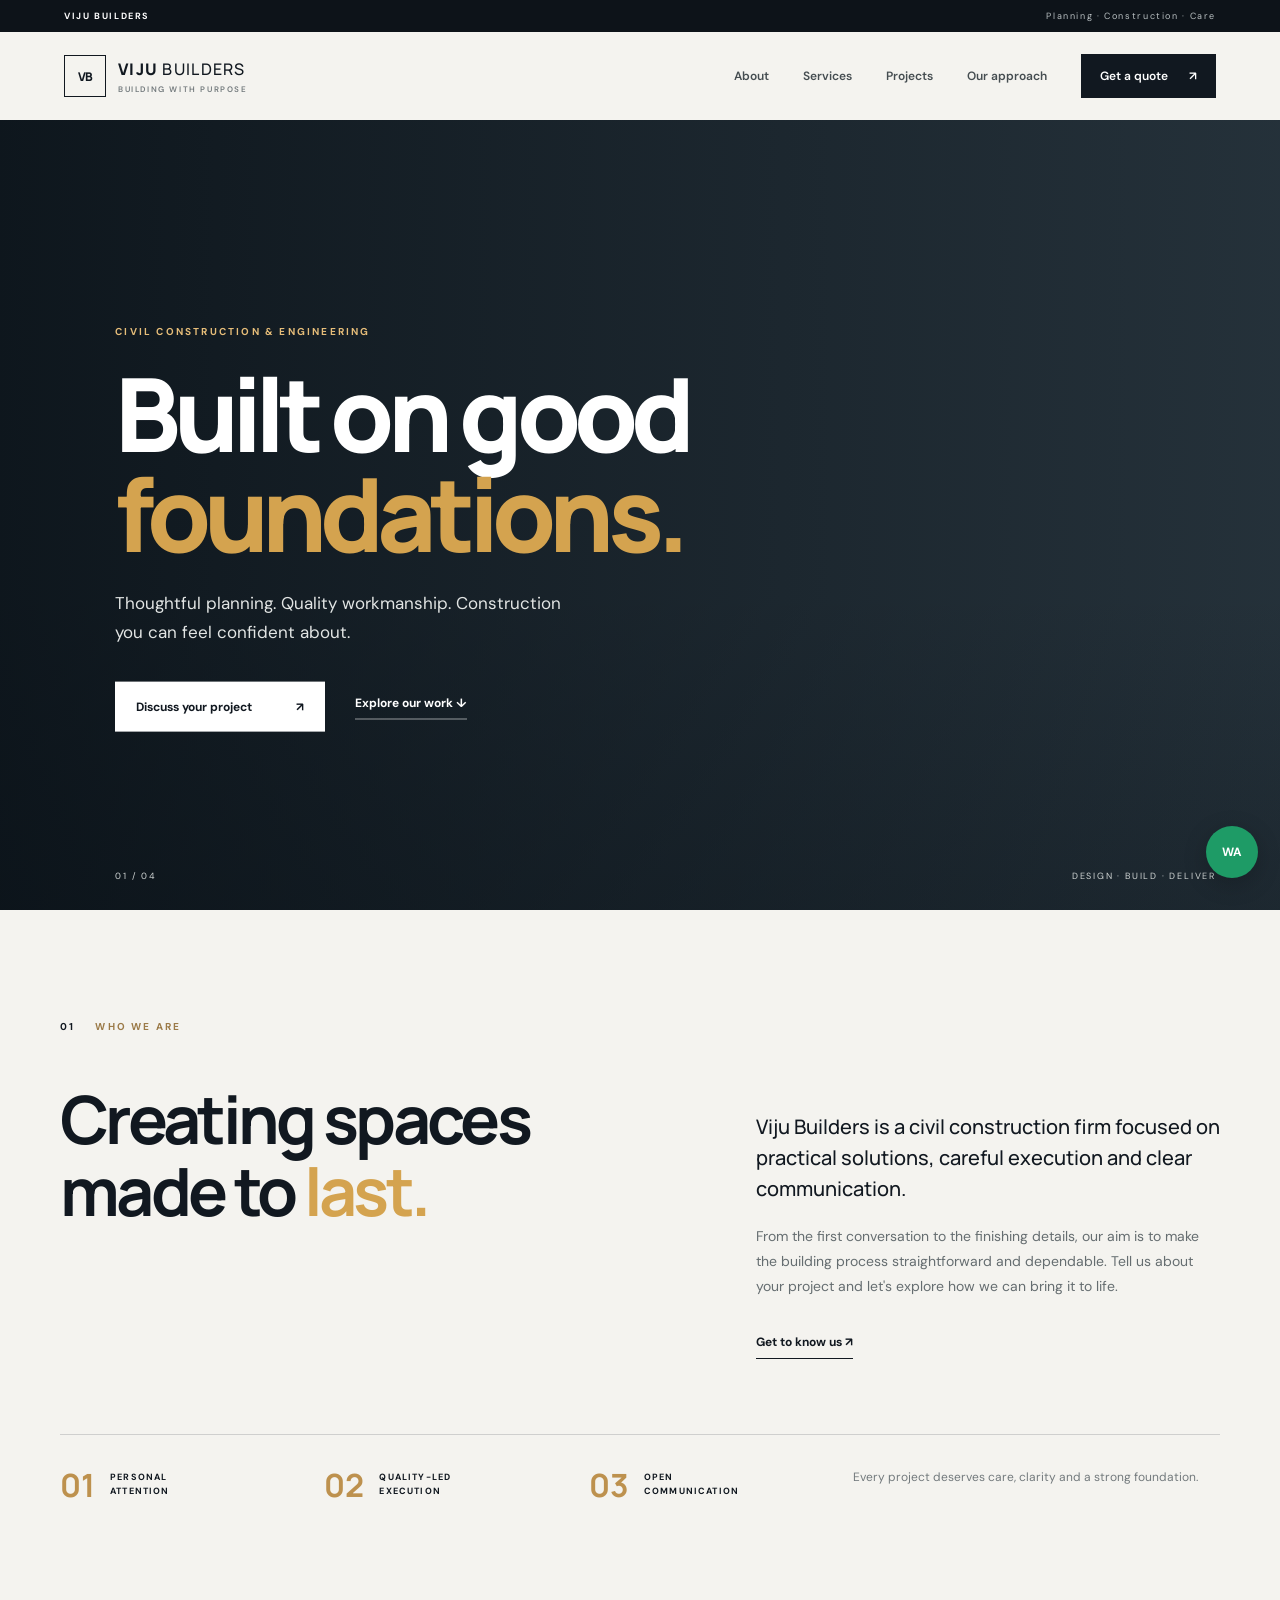
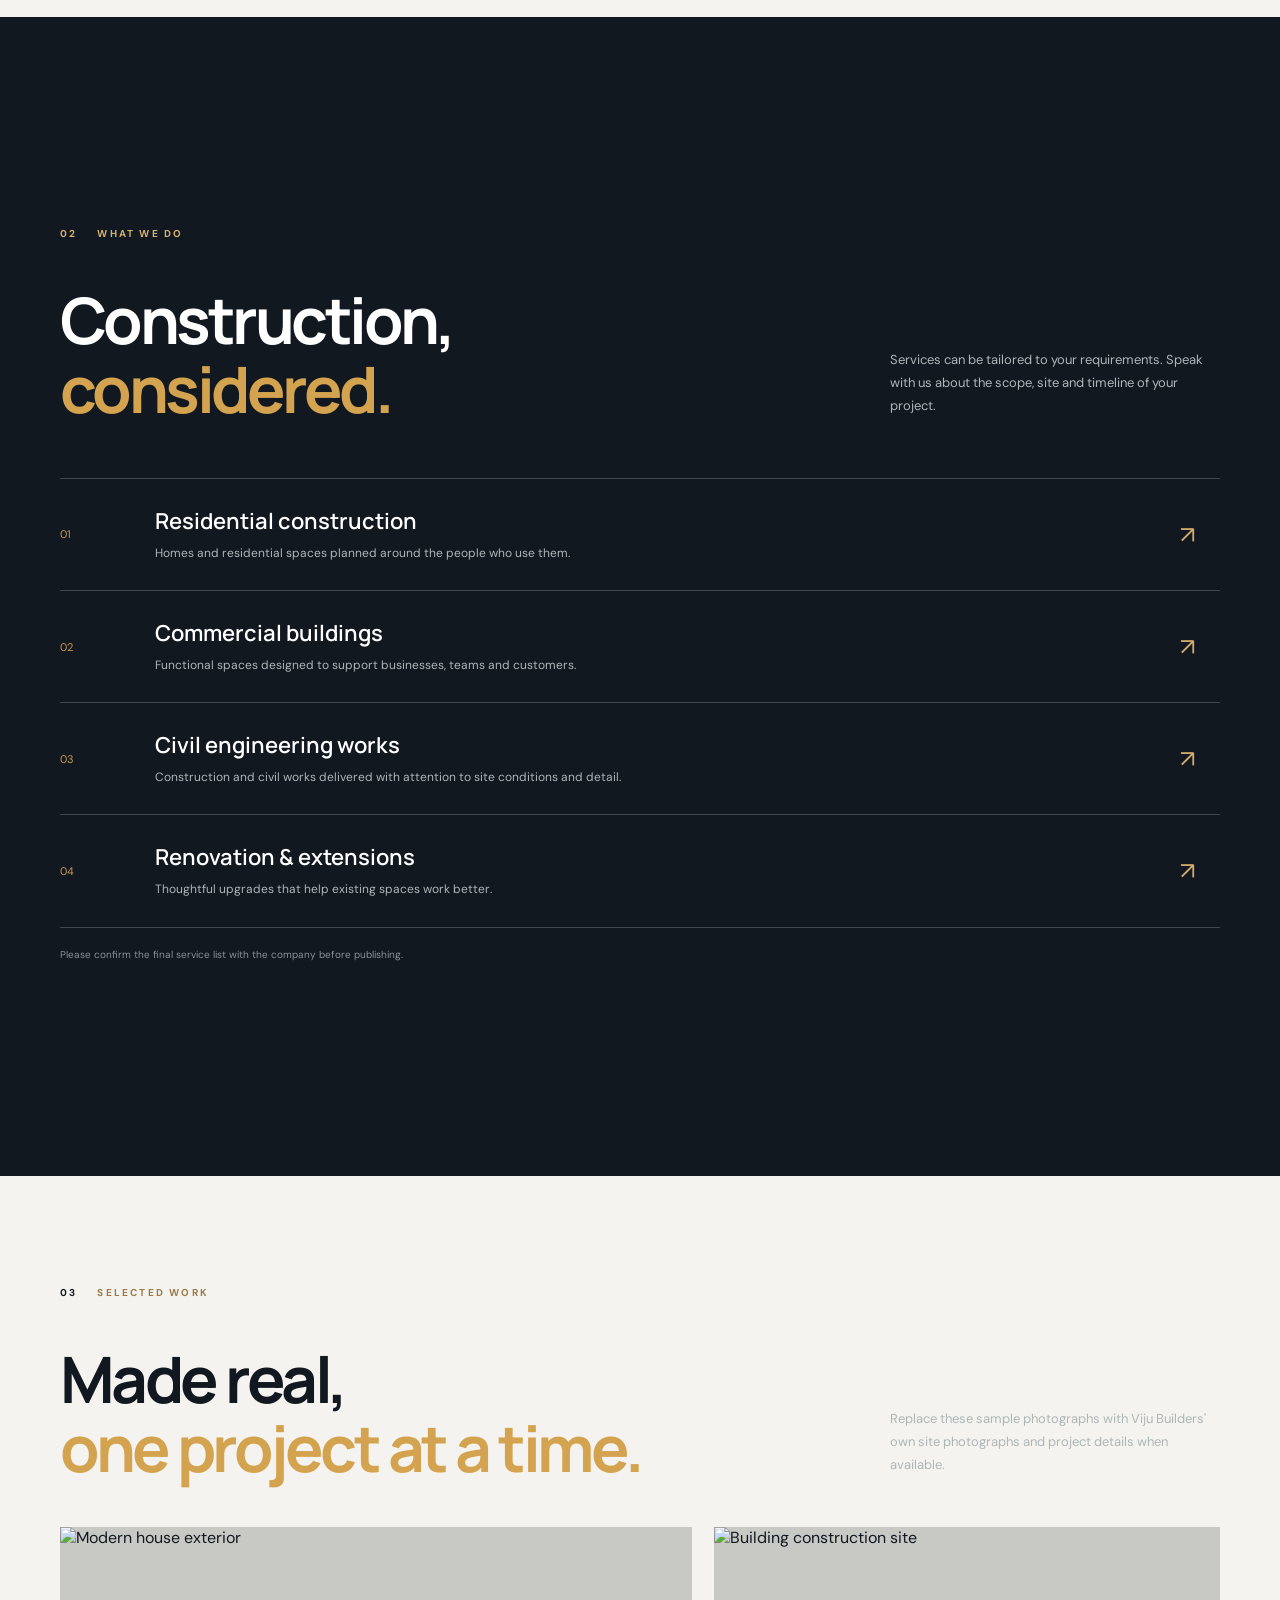
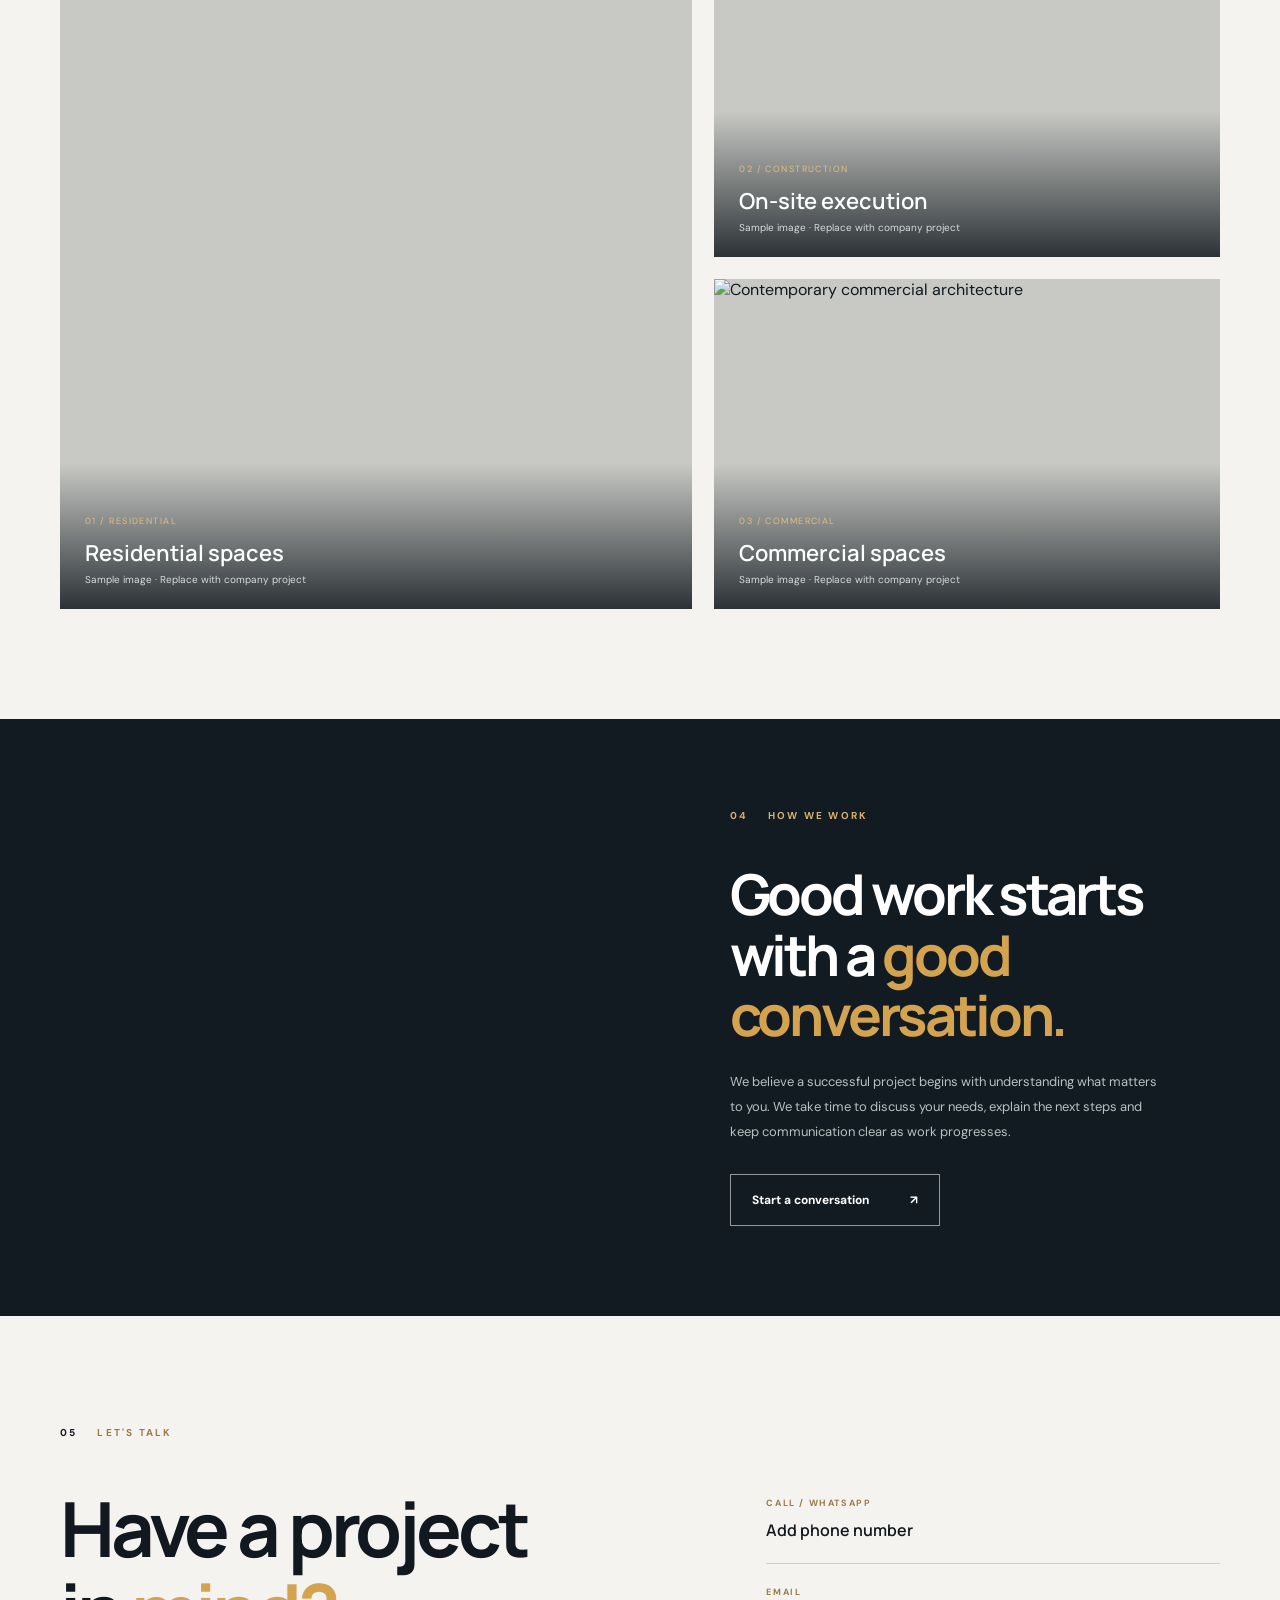
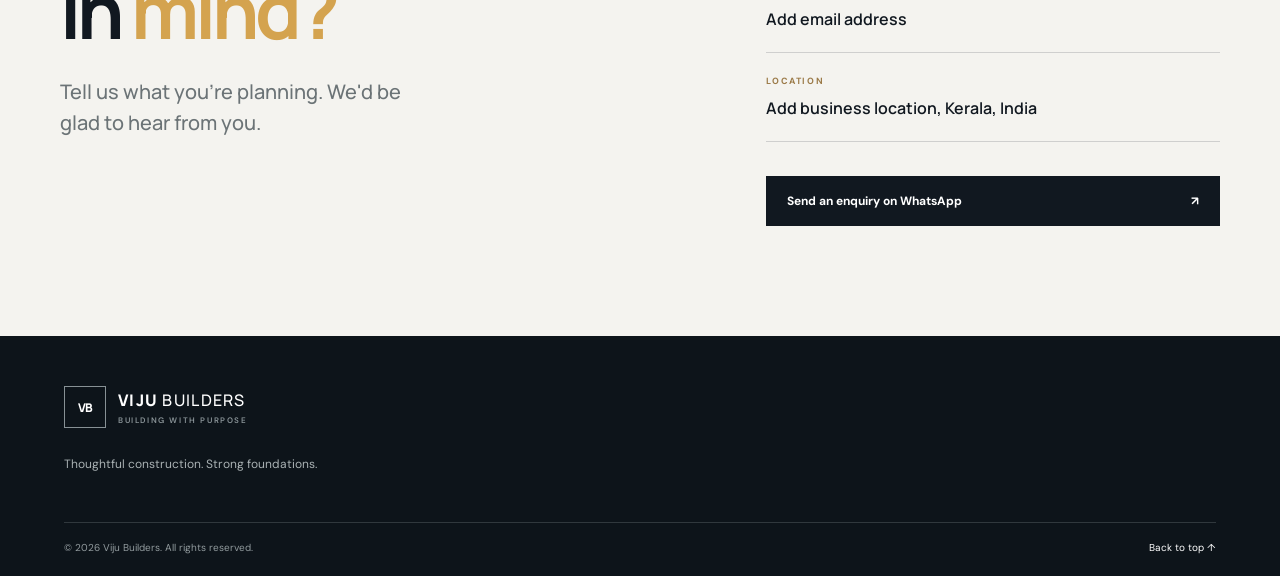
==== viju-builders-website/index.html @ 472fd622 "Add files via upload" ====
<!doctype html>
<html lang="en">
<head>
  <meta charset="utf-8">
  <meta name="viewport" content="width=device-width, initial-scale=1">
  <meta name="description" content="Viju Builders — thoughtful construction, dependable project execution. Get in touch to discuss your building project.">
  <meta name="theme-color" content="#111820">
  <title>Viju Builders | Building with Purpose</title>
  <link rel="preconnect" href="https://fonts.googleapis.com">
  <link rel="preconnect" href="https://fonts.gstatic.com" crossorigin>
  <link href="https://fonts.googleapis.com/css2?family=DM+Sans:wght@400;500;600;700&family=Manrope:wght@400;500;600;700;800&display=swap" rel="stylesheet">
  <link rel="stylesheet" href="assets/css/style.css">
</head>
<body>
  <div class="topline"><span>VIJU BUILDERS</span><span>Planning · Construction · Care</span></div>
  <header class="site-header" id="top">
    <a class="brand" href="#top" aria-label="Viju Builders home">
      <span class="brand-mark">VB</span><span>VIJU <b>BUILDERS</b><small>BUILDING WITH PURPOSE</small></span>
    </a>
    <button class="menu-toggle" aria-label="Open navigation" aria-expanded="false"><i></i><i></i></button>
    <nav class="nav" aria-label="Main navigation">
      <a href="#about">About</a><a href="#services">Services</a><a href="#projects">Projects</a><a href="#approach">Our approach</a><a class="nav-cta" href="#contact">Get a quote <span>↗</span></a>
    </nav>
  </header>

  <main>
    <section class="hero">
      <div class="hero-image" role="img" aria-label="Modern residential architecture"></div>
      <div class="hero-shade"></div>
      <div class="hero-content">
        <p class="eyebrow light">CIVIL CONSTRUCTION & ENGINEERING</p>
        <h1>Built on good<br><em>foundations.</em></h1>
        <p class="hero-copy">Thoughtful planning. Quality workmanship. Construction you can feel confident about.</p>
        <div class="hero-actions"><a class="button button-light" href="#contact">Discuss your project <span>↗</span></a><a class="text-link light-link" href="#projects">Explore our work <span>↓</span></a></div>
      </div>
      <div class="hero-note"><span>01 / 04</span><span>DESIGN · BUILD · DELIVER</span></div>
    </section>

    <section class="intro section-wrap" id="about">
      <div class="section-kicker"><span>01</span><span>WHO WE ARE</span></div>
      <div class="intro-grid">
        <h2>Creating spaces<br>made to <em>last.</em></h2>
        <div class="intro-text">
          <p class="lead">Viju Builders is a civil construction firm focused on practical solutions, careful execution and clear communication.</p>
          <p>From the first conversation to the finishing details, our aim is to make the building process straightforward and dependable. Tell us about your project and let's explore how we can bring it to life.</p>
          <a class="text-link dark-link" href="#contact">Get to know us <span>↗</span></a>
        </div>
      </div>
      <div class="stats-row">
        <div><strong>01</strong><span>PERSONAL<br>ATTENTION</span></div>
        <div><strong>02</strong><span>QUALITY-LED<br>EXECUTION</span></div>
        <div><strong>03</strong><span>OPEN<br>COMMUNICATION</span></div>
        <p>Every project deserves care, clarity and a strong foundation.</p>
      </div>
    </section>

    <section class="services-section" id="services">
      <div class="section-wrap">
        <div class="section-kicker light-kicker"><span>02</span><span>WHAT WE DO</span></div>
        <div class="section-heading"><h2>Construction,<br><em>considered.</em></h2><p>Services can be tailored to your requirements. Speak with us about the scope, site and timeline of your project.</p></div>
        <div class="service-list">
          <article class="service-item"><span class="service-no">01</span><div><h3>Residential construction</h3><p>Homes and residential spaces planned around the people who use them.</p></div><span class="service-arrow">↗</span></article>
          <article class="service-item"><span class="service-no">02</span><div><h3>Commercial buildings</h3><p>Functional spaces designed to support businesses, teams and customers.</p></div><span class="service-arrow">↗</span></article>
          <article class="service-item"><span class="service-no">03</span><div><h3>Civil engineering works</h3><p>Construction and civil works delivered with attention to site conditions and detail.</p></div><span class="service-arrow">↗</span></article>
          <article class="service-item"><span class="service-no">04</span><div><h3>Renovation & extensions</h3><p>Thoughtful upgrades that help existing spaces work better.</p></div><span class="service-arrow">↗</span></article>
        </div>
        <p class="small-note">Please confirm the final service list with the company before publishing.</p>
      </div>
    </section>

    <section class="projects section-wrap" id="projects">
      <div class="section-kicker"><span>03</span><span>SELECTED WORK</span></div>
      <div class="section-heading project-heading"><h2>Made real,<br><em>one project at a time.</em></h2><p>Replace these sample photographs with Viju Builders' own site photographs and project details when available.</p></div>
      <div class="project-grid">
        <article class="project-card project-large"><img data-photo="photo2" alt="Modern house exterior" loading="lazy"><div class="project-caption"><span>01 / RESIDENTIAL</span><h3>Residential spaces</h3><p>Sample image · Replace with company project</p></div></article>
        <article class="project-card"><img data-photo="photo3" alt="Building construction site" loading="lazy"><div class="project-caption"><span>02 / CONSTRUCTION</span><h3>On-site execution</h3><p>Sample image · Replace with company project</p></div></article>
        <article class="project-card"><img data-photo="photo4" alt="Contemporary commercial architecture" loading="lazy"><div class="project-caption"><span>03 / COMMERCIAL</span><h3>Commercial spaces</h3><p>Sample image · Replace with company project</p></div></article>
      </div>
    </section>

    <section class="approach" id="approach">
      <div class="approach-photo"></div>
      <div class="approach-content">
        <div class="section-kicker light-kicker"><span>04</span><span>HOW WE WORK</span></div>
        <h2>Good work starts<br>with a <em>good conversation.</em></h2>
        <p>We believe a successful project begins with understanding what matters to you. We take time to discuss your needs, explain the next steps and keep communication clear as work progresses.</p>
        <a class="button button-outline" href="#contact">Start a conversation <span>↗</span></a>
      </div>
    </section>

    <section class="contact section-wrap" id="contact">
      <div class="section-kicker"><span>05</span><span>LET'S TALK</span></div>
      <div class="contact-grid">
        <div><h2>Have a project<br>in <em>mind?</em></h2><p class="lead">Tell us what you're planning. We'd be glad to hear from you.</p></div>
        <div class="contact-details">
          <div><span class="detail-label">CALL / WHATSAPP</span><a id="phone-link" href="#">Add phone number</a></div>
          <div><span class="detail-label">EMAIL</span><a id="email-link" href="#">Add email address</a></div>
          <div><span class="detail-label">LOCATION</span><p id="address-text">Add business location</p></div>
          <a class="button button-dark" id="whatsapp-button" href="#" target="_blank" rel="noopener">Send an enquiry on WhatsApp <span>↗</span></a>
        </div>
      </div>
    </section>
  </main>

  <footer class="footer">
    <a class="brand footer-brand" href="#top"><span class="brand-mark">VB</span><span>VIJU <b>BUILDERS</b><small>BUILDING WITH PURPOSE</small></span></a>
    <p>Thoughtful construction. Strong foundations.</p>
    <div class="footer-bottom"><span>© <span id="year"></span> Viju Builders. All rights reserved.</span><a href="#top">Back to top ↑</a></div>
  </footer>
  <a class="floating-whatsapp" id="floating-whatsapp" href="#" target="_blank" rel="noopener" aria-label="Chat on WhatsApp">WA</a>
  <script src="assets/js/config.js"></script>
  <script src="assets/js/main.js"></script>
</body>
</html>
---- viju-builders-website/assets/css/style.css ----
/* Viju Builders — responsive static website */
:root{--ink:#111820;--paper:#f4f3ef;--muted:#737a7d;--accent:#d4a34f;--line:rgba(17,24,32,.16);--white:#fff;--max:1240px}
*{box-sizing:border-box}html{scroll-behavior:smooth}body{margin:0;background:var(--paper);color:var(--ink);font-family:"DM Sans",sans-serif}a{color:inherit;text-decoration:none}.topline{height:32px;background:#0d1319;color:#b9c0c2;display:flex;justify-content:space-between;padding:0 max(5vw,24px);align-items:center;font-size:9px;letter-spacing:.18em}.topline span:first-child{color:#fff;font-weight:700}.site-header{height:88px;display:flex;align-items:center;justify-content:space-between;padding:0 max(5vw,24px);background:var(--paper);position:relative;z-index:10}.brand{display:flex;align-items:center;gap:12px;font:800 16px Manrope,sans-serif;letter-spacing:.08em}.brand b{font-weight:500}.brand small{display:block;font:600 8px "DM Sans";letter-spacing:.2em;color:var(--muted);margin-top:4px}.brand-mark{width:42px;height:42px;border:1px solid var(--ink);display:grid;place-items:center;font-size:12px;letter-spacing:-.08em}.nav{display:flex;align-items:center;gap:34px;font-size:12px;font-weight:600}.nav a:not(.nav-cta){color:#454d51}.nav a:hover{color:#b07b2b}.nav-cta{padding:14px 19px;background:var(--ink);color:white}.nav-cta span,.button span{padding-left:18px}.menu-toggle{display:none;background:none;border:0}.hero{min-height:650px;height:min(78vw,790px);position:relative;background:#27343d;overflow:hidden;color:#fff}.hero-image,.hero-shade{position:absolute;inset:0}.hero-image{background-image:url("https://images.unsplash.com/photo-1600585154340-be6161a56a0c?auto=format&fit=crop&w=2200&q=85");background-size:cover;background-position:center 55%;transform:scale(1.01)}.hero-shade{background:linear-gradient(90deg,rgba(7,14,20,.78) 0%,rgba(7,14,20,.43) 48%,rgba(7,14,20,.08) 100%),linear-gradient(0deg,rgba(7,14,20,.25),transparent 40%)}.hero-content{position:absolute;left:max(9vw,30px);top:50%;transform:translateY(-48%);max-width:720px}.eyebrow,.section-kicker{font-size:10px;font-weight:700;letter-spacing:.22em}.eyebrow{color:#e6bd79}.hero h1{font:800 clamp(54px,8vw,112px)/.98 Manrope,sans-serif;letter-spacing:-.065em;margin:25px 0}.hero h1 em,h2 em{font-style:normal;color:var(--accent)}.hero-copy{font-size:17px;line-height:1.7;max-width:460px;color:#e2e5e4}.hero-actions{display:flex;align-items:center;gap:30px;margin-top:36px}.button{display:inline-flex;align-items:center;justify-content:space-between;padding:17px 21px;font-size:12px;font-weight:700;min-width:210px;transition:.2s}.button:hover{transform:translateY(-2px)}.button-light{background:#fff;color:var(--ink)}.text-link{font-size:12px;font-weight:700;border-bottom:1px solid;padding:0 0 8px}.light-link{color:white;border-color:rgba(255,255,255,.55)}.dark-link{border-color:var(--ink);display:inline-block;margin-top:20px}.hero-note{position:absolute;bottom:28px;left:max(9vw,30px);right:max(5vw,24px);display:flex;justify-content:space-between;color:#d1d6d5;font-size:9px;letter-spacing:.2em}.section-wrap{max-width:var(--max);margin:auto;padding:110px 40px}.section-kicker{display:flex;gap:20px;color:#9b7a48}.section-kicker span:first-child{color:var(--ink)}.intro-grid{display:grid;grid-template-columns:1fr .8fr;gap:10%;margin:50px 0 75px}.section-wrap h2,.section-heading h2,.approach h2{font:700 clamp(42px,5.2vw,70px)/1.08 Manrope,sans-serif;letter-spacing:-.055em;margin:0}.intro-text{max-width:500px;padding-top:8px}.lead{font:500 20px/1.55 Manrope,sans-serif}.intro-text p:not(.lead){color:#656d70;line-height:1.8;font-size:14px}.stats-row{border-top:1px solid var(--line);padding-top:28px;display:grid;grid-template-columns:repeat(3,1fr) 1.5fr;gap:20px;align-items:start}.stats-row div{display:flex;align-items:center;gap:15px}.stats-row strong{font:700 32px Manrope;color:#bd914e}.stats-row span{font-size:9px;letter-spacing:.13em;line-height:1.5;font-weight:700}.stats-row p{font-size:12px;line-height:1.6;color:var(--muted);margin:5px 0}.services-section{background:var(--ink);color:#fff;padding:100px 0 95px}.light-kicker,.light-kicker span:first-child{color:#d7b16f}.section-heading{display:flex;justify-content:space-between;align-items:end;gap:50px;margin:45px 0 55px}.section-heading h2{font-size:clamp(42px,5vw,66px)}.section-heading p{max-width:330px;color:#aeb6b8;font-size:13px;line-height:1.8;margin:0 0 5px}.service-list{border-top:1px solid rgba(255,255,255,.2)}.service-item{display:grid;grid-template-columns:70px 1fr 40px;align-items:center;gap:25px;padding:27px 0;border-bottom:1px solid rgba(255,255,255,.2)}.service-no{font-size:11px;color:#c69a57}.service-item h3{font:600 22px Manrope;margin:0 0 8px}.service-item p{font-size:12px;color:#aeb6b8;margin:0;line-height:1.6}.service-arrow{font-size:24px;color:#d3aa6c}.small-note{font-size:10px;color:#899397;margin-top:20px}.projects .section-heading{margin-bottom:45px}.project-grid{display:grid;grid-template-columns:1.25fr 1fr;gap:22px}.project-card{position:relative;min-height:330px;background:#c8c9c5;overflow:hidden}.project-card img{width:100%;height:100%;min-height:330px;object-fit:cover;display:block;transition:transform .6s}.project-card:hover img{transform:scale(1.04)}.project-large{grid-row:span 2}.project-large img{min-height:680px}.project-caption{position:absolute;bottom:0;left:0;right:0;padding:45px 25px 23px;color:#fff;background:linear-gradient(0deg,rgba(5,12,17,.8),transparent)}.project-caption span{font-size:9px;letter-spacing:.16em;color:#e4bd7e}.project-caption h3{font:600 22px Manrope;margin:9px 0 5px}.project-caption p{font-size:10px;color:#d6dcdb;margin:0}.approach{display:grid;grid-template-columns:1fr 1fr;background:#121b22;color:white;min-height:570px}.approach-photo{background:url("https://images.unsplash.com/photo-1504307651254-35680f356dfd?auto=format&fit=crop&w=1400&q=85") center/cover;min-height:450px}.approach-content{padding:90px clamp(35px,7vw,100px);align-self:center}.approach h2{font-size:clamp(38px,4.4vw,58px);margin:42px 0 24px}.approach-content>p{font-size:13px;line-height:1.9;color:#b7c0c2;max-width:440px;margin-bottom:30px}.button-outline{border:1px solid rgba(255,255,255,.55);color:white}.contact-grid{display:grid;grid-template-columns:1fr .8fr;gap:12%;margin-top:48px}.contact-grid h2{font-size:clamp(48px,6vw,76px)}.contact-grid .lead{color:#6b7376;max-width:370px;margin-top:25px}.contact-details{padding-top:10px}.contact-details>div{padding:0 0 22px;margin-bottom:22px;border-bottom:1px solid var(--line)}.detail-label{display:block;color:#9b7a48;font-size:9px;letter-spacing:.18em;font-weight:700;margin-bottom:10px}.contact-details a:not(.button),.contact-details p{font:600 16px Manrope;margin:0}.contact-details a:not(.button):hover{color:#b07b2b}.button-dark{background:var(--ink);color:white;margin-top:12px;width:100%}.footer{background:#0d141a;color:#fff;padding:50px max(5vw,24px) 22px}.footer-brand .brand-mark{border-color:#879195}.footer-brand small{color:#899397}.footer>p{color:#aab2b4;font-size:12px;margin:28px 0 50px}.footer-bottom{border-top:1px solid #30383d;padding-top:18px;display:flex;justify-content:space-between;color:#929b9e;font-size:10px}.footer-bottom a{color:white}.floating-whatsapp{position:fixed;right:22px;bottom:22px;width:52px;height:52px;border-radius:50%;background:#1e9b66;color:white;display:grid;place-items:center;font-weight:700;font-size:12px;box-shadow:0 6px 25px #0003;z-index:9}
@media(max-width:800px){.site-header{height:74px}.menu-toggle{display:flex;flex-direction:column;gap:6px;padding:10px}.menu-toggle i{width:24px;height:2px;background:var(--ink)}.nav{display:none;position:absolute;top:74px;left:0;right:0;background:var(--paper);padding:25px;flex-direction:column;align-items:stretch;gap:20px;border-top:1px solid var(--line)}.nav.open{display:flex}.nav-cta{text-align:center}.hero{height:690px;min-height:580px}.hero-content{left:26px;right:26px}.hero h1{font-size:clamp(54px,12vw,86px)}.hero-actions{align-items:flex-start;flex-direction:column;gap:22px}.section-wrap{padding:78px 25px}.intro-grid,.contact-grid{grid-template-columns:1fr;gap:25px}.intro-grid{margin:35px 0 55px}.stats-row{grid-template-columns:1fr 1fr;gap:25px}.stats-row p{grid-column:1/-1}.services-section{padding:75px 0}.section-heading{display:block;margin:35px 0}.section-heading p{margin-top:20px}.service-item{grid-template-columns:38px 1fr 25px;gap:14px}.service-item h3{font-size:18px}.project-grid{grid-template-columns:1fr}.project-large{grid-row:auto}.project-large img{min-height:400px}.project-card,.project-card img{min-height:310px}.approach{grid-template-columns:1fr}.approach-photo{min-height:300px}.approach-content{padding:65px 25px}.contact-details{padding-top:20px}.footer>p{margin-bottom:35px}}
@media(prefers-reduced-motion:reduce){html{scroll-behavior:auto}*,*:before,*:after{transition:none!important}}
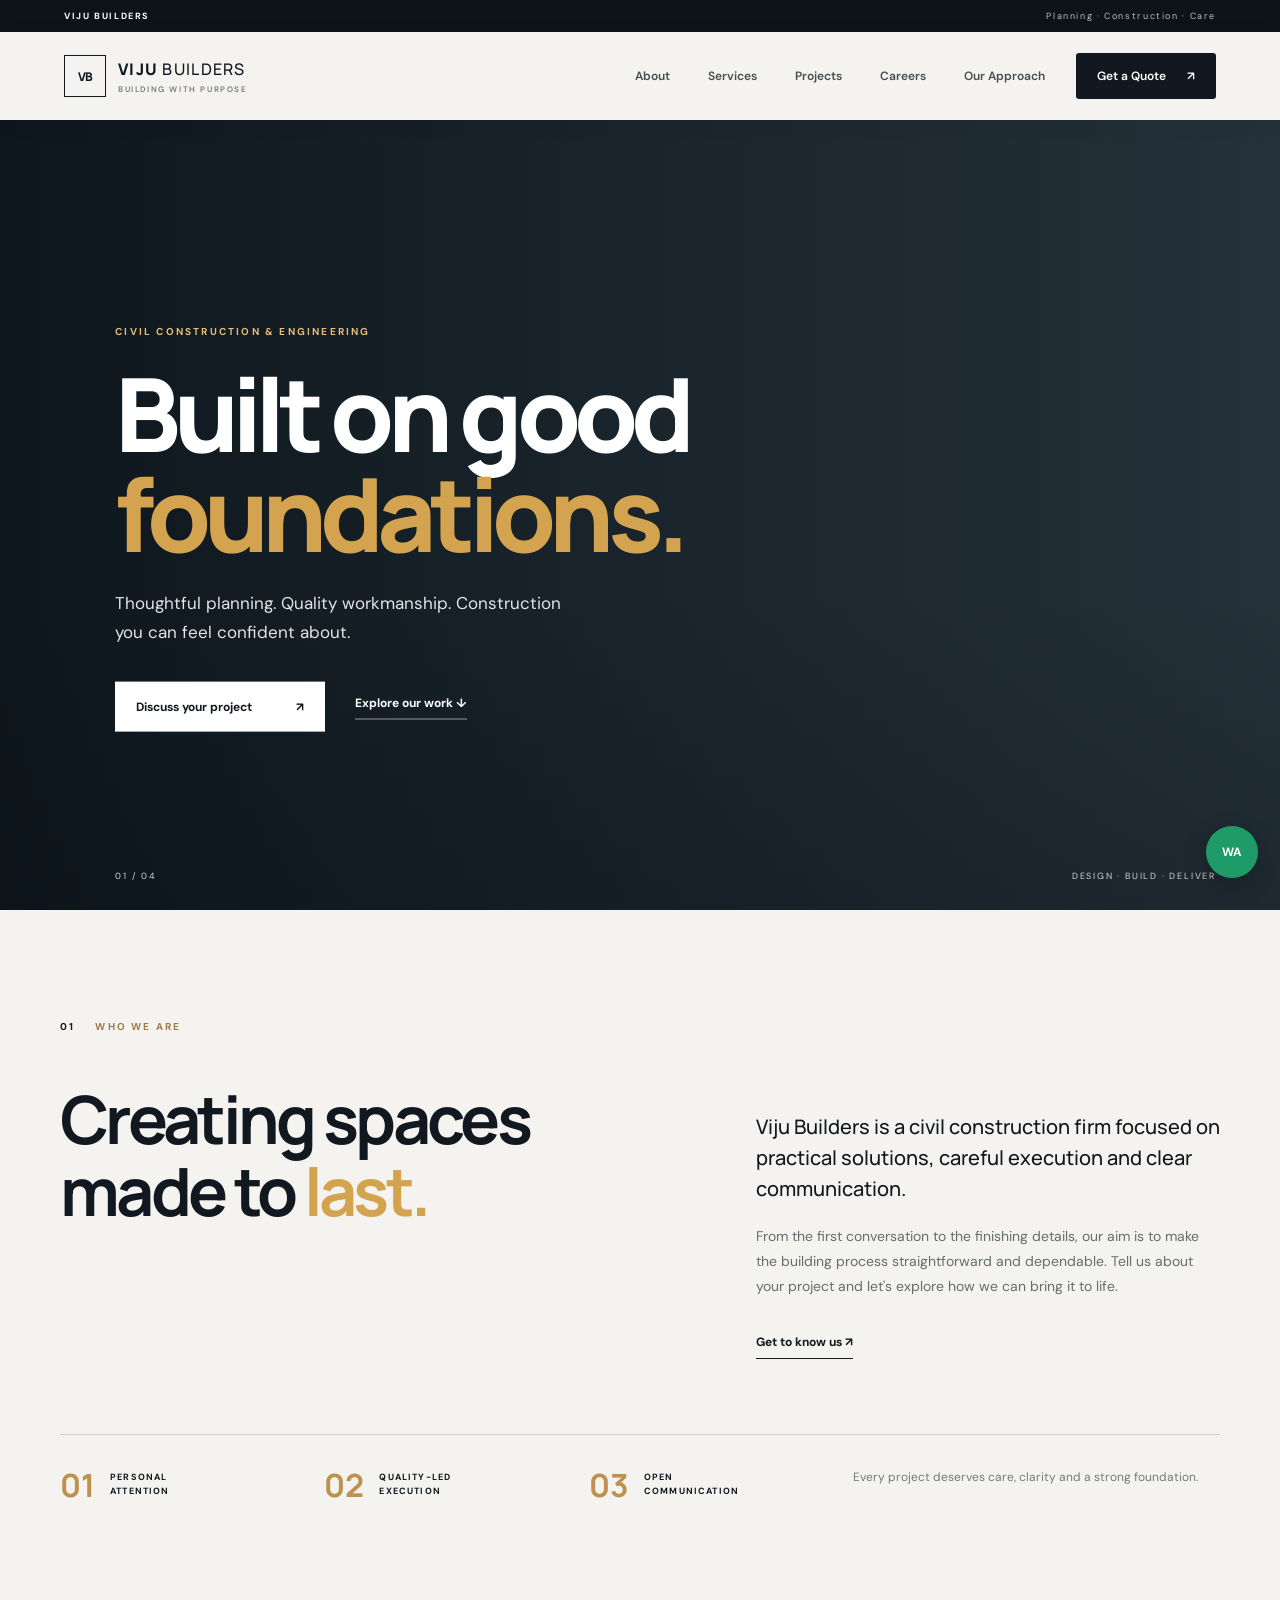
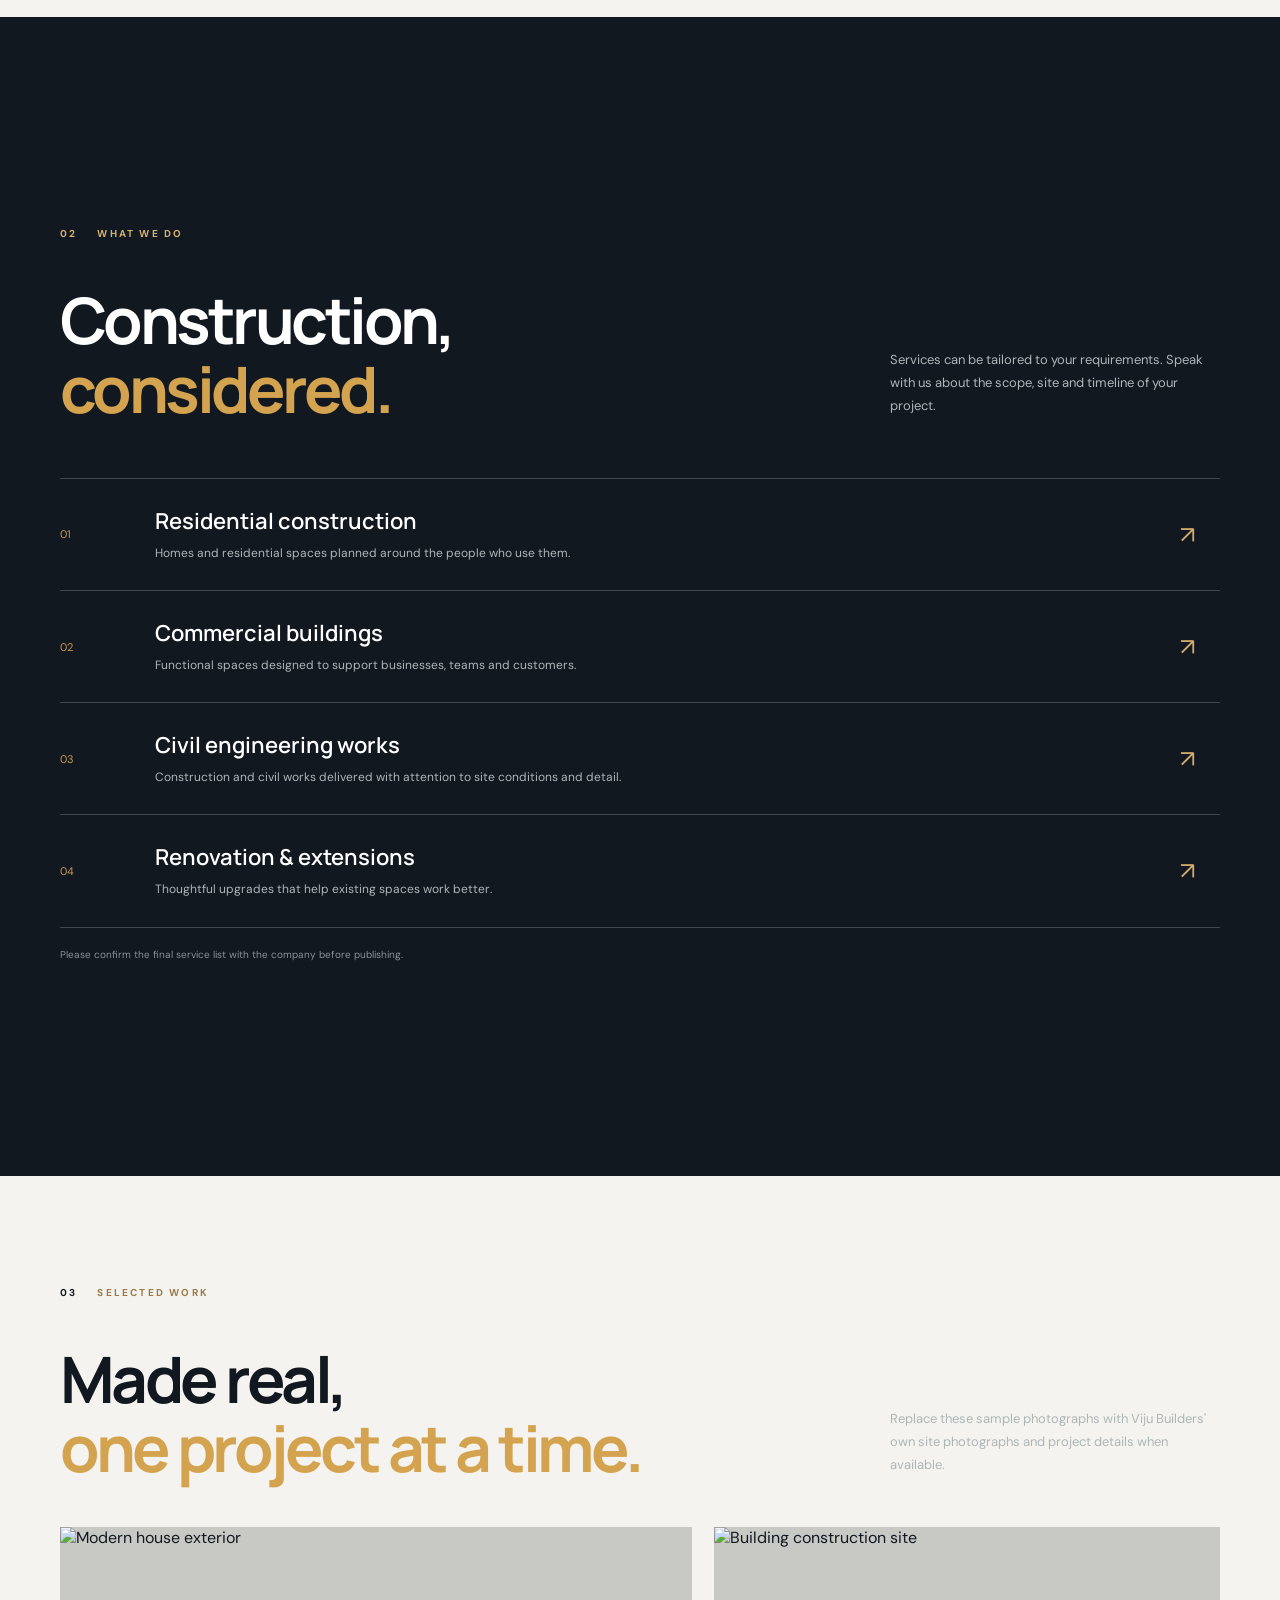
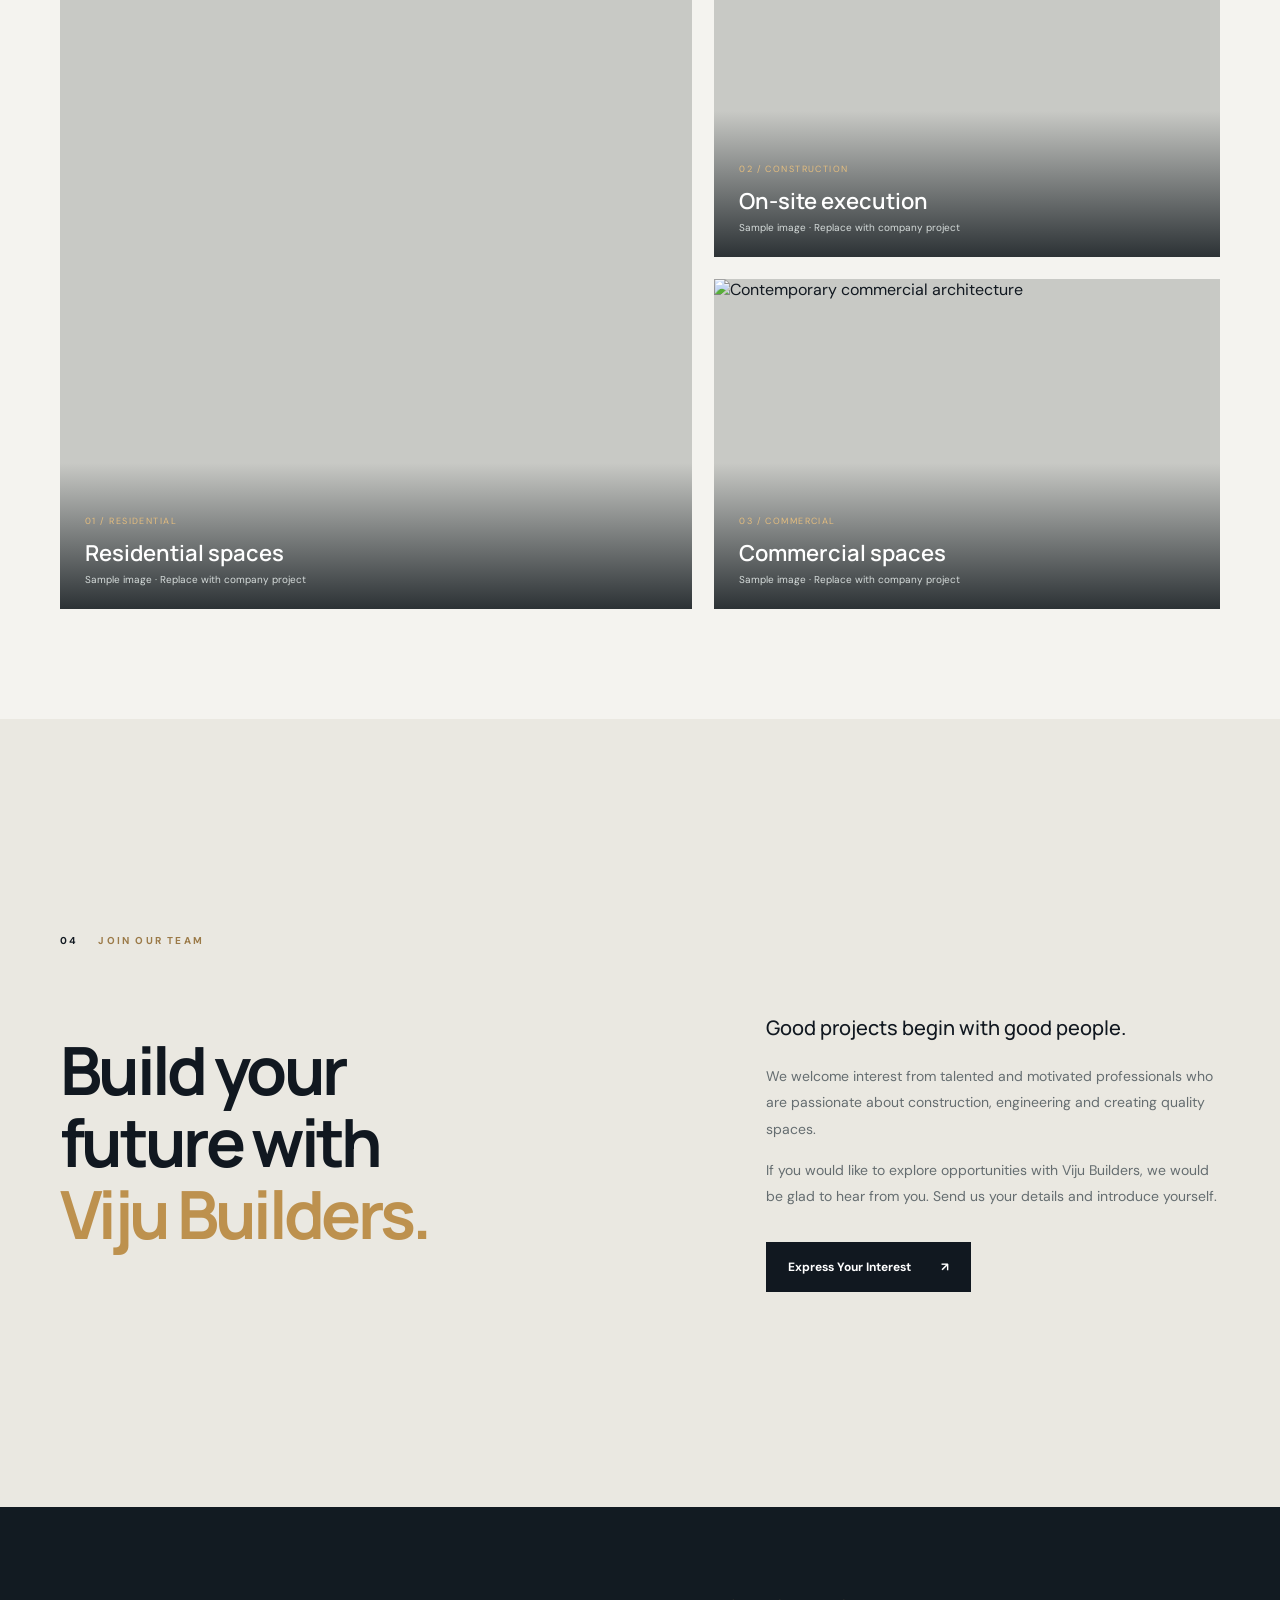
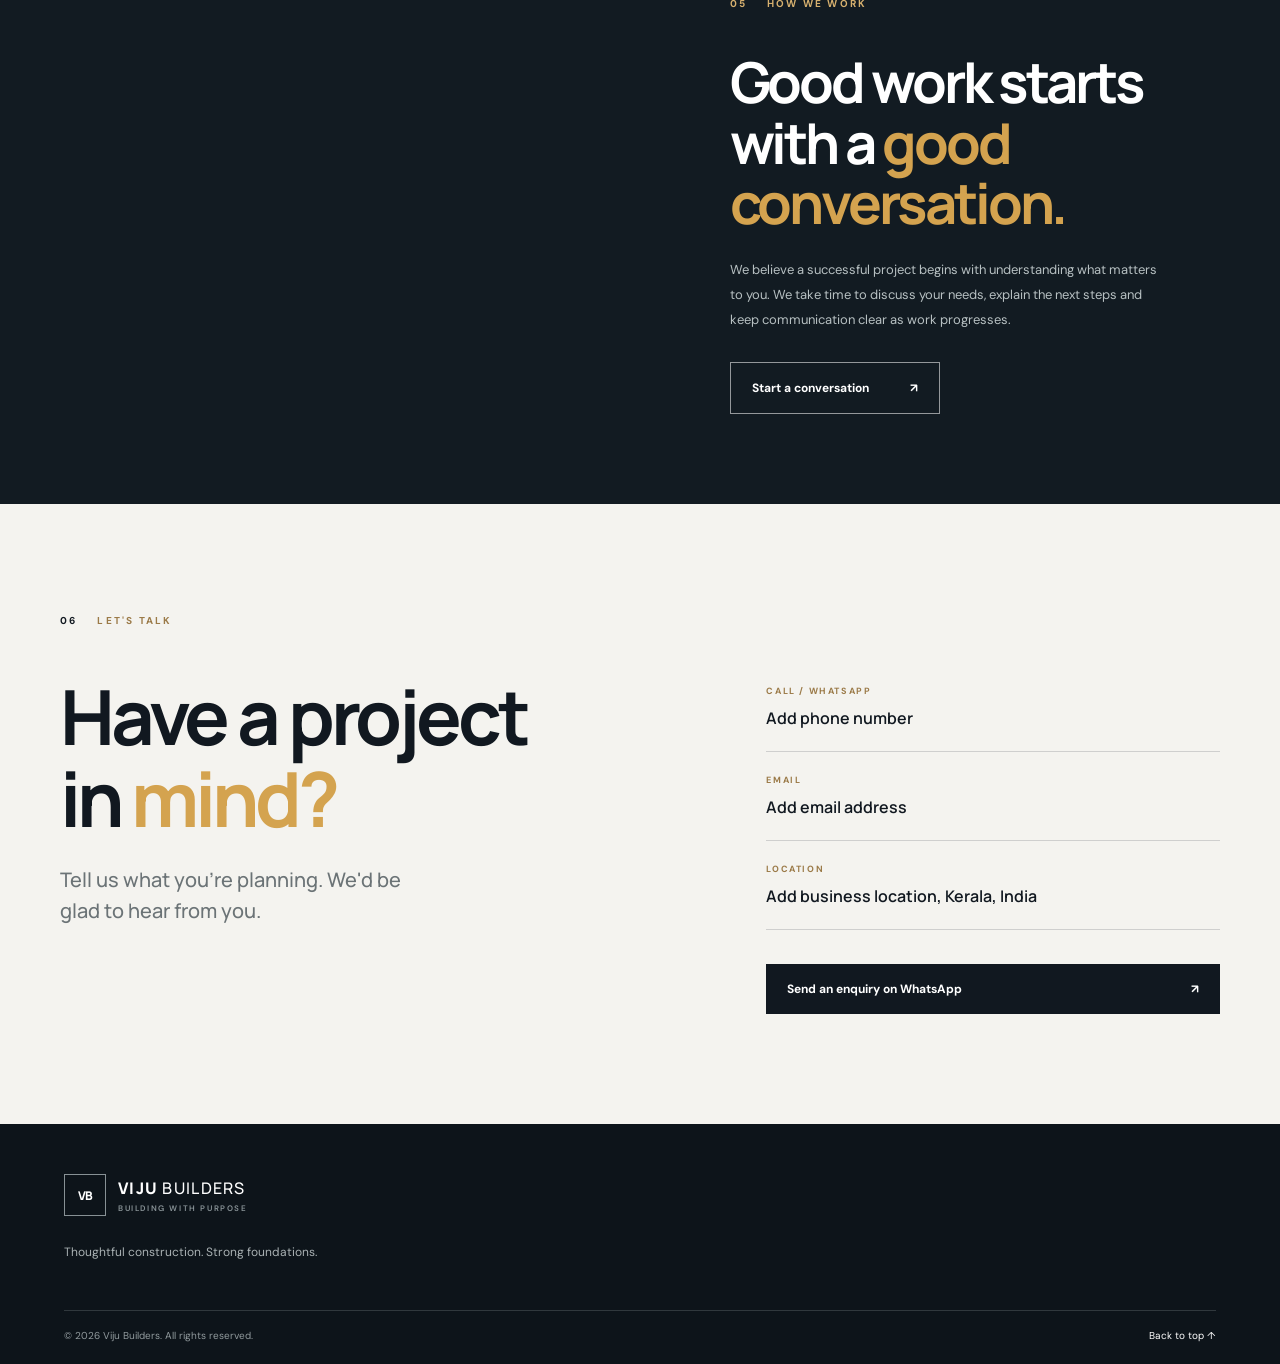
==== commit 77790c92: "Update index.html" ====
--- a/viju-builders-website/index.html
+++ b/viju-builders-website/index.html
@@ -1,3 +1,4 @@
+
 <!doctype html>
 <html lang="en">
 <head>
@@ -6,109 +7,530 @@
   <meta name="description" content="Viju Builders — thoughtful construction, dependable project execution. Get in touch to discuss your building project.">
   <meta name="theme-color" content="#111820">
   <title>Viju Builders | Building with Purpose</title>
+
   <link rel="preconnect" href="https://fonts.googleapis.com">
   <link rel="preconnect" href="https://fonts.gstatic.com" crossorigin>
   <link href="https://fonts.googleapis.com/css2?family=DM+Sans:wght@400;500;600;700&family=Manrope:wght@400;500;600;700;800&display=swap" rel="stylesheet">
+
   <link rel="stylesheet" href="assets/css/style.css">
+
+  <style>
+    /* Refined navigation */
+    .site-header {
+      position: sticky;
+      top: 0;
+      z-index: 100;
+      box-shadow: 0 4px 20px rgba(17,24,32,.045);
+    }
+
+    .nav {
+      gap: 8px;
+      font-size: 12px;
+    }
+
+    .nav a:not(.nav-cta) {
+      padding: 12px 15px;
+      border-radius: 30px;
+      transition: background .25s ease, color .25s ease;
+    }
+
+    .nav a:not(.nav-cta):hover {
+      background: rgba(212,163,79,.13);
+      color: #9c6c23;
+    }
+
+    .nav-cta {
+      border-radius: 3px;
+      padding: 15px 21px;
+      margin-left: 8px;
+      transition: background .25s ease, transform .25s ease;
+    }
+
+    .nav-cta:hover {
+      background: #b07b2b;
+      color: white !important;
+      transform: translateY(-2px);
+    }
+
+    /* Careers section */
+    .careers {
+      background: #eae8e1;
+      padding: 105px 0;
+    }
+
+    .careers-grid {
+      display: grid;
+      grid-template-columns: 1fr .8fr;
+      gap: 12%;
+      align-items: center;
+      margin-top: 45px;
+    }
+
+    .careers h2 {
+      font: 700 clamp(42px,5.2vw,70px)/1.08 Manrope,sans-serif;
+      letter-spacing: -.055em;
+      margin: 0;
+    }
+
+    .careers h2 em {
+      color: #bd914e;
+      font-style: normal;
+    }
+
+    .careers-copy p {
+      color: #656d70;
+      font-size: 14px;
+      line-height: 1.9;
+    }
+
+    .careers-copy .lead {
+      color: #111820;
+      font: 500 20px/1.55 Manrope,sans-serif;
+    }
+
+    .careers-button {
+      display: inline-flex;
+      align-items: center;
+      justify-content: space-between;
+      gap: 30px;
+      padding: 17px 22px;
+      background: #111820;
+      color: white;
+      font-size: 12px;
+      font-weight: 700;
+      margin-top: 18px;
+      transition: .25s ease;
+    }
+
+    .careers-button:hover {
+      background: #b07b2b;
+      transform: translateY(-2px);
+    }
+
+    @media(max-width:1000px) {
+      .nav {
+        gap: 2px;
+      }
+
+      .nav a:not(.nav-cta) {
+        padding: 11px 9px;
+      }
+    }
+
+    @media(max-width:800px) {
+      .site-header {
+        position: sticky;
+        top: 0;
+      }
+
+      .nav {
+        gap: 12px;
+      }
+
+      .nav a:not(.nav-cta) {
+        padding: 10px 12px;
+      }
+
+      .nav-cta {
+        margin-left: 0;
+      }
+
+      .careers {
+        padding: 75px 0;
+      }
+
+      .careers-grid {
+        grid-template-columns: 1fr;
+        gap: 25px;
+        margin-top: 35px;
+      }
+    }
+  </style>
 </head>
+
 <body>
-  <div class="topline"><span>VIJU BUILDERS</span><span>Planning · Construction · Care</span></div>
+
+  <div class="topline">
+    <span>VIJU BUILDERS</span>
+    <span>Planning · Construction · Care</span>
+  </div>
+
   <header class="site-header" id="top">
+
     <a class="brand" href="#top" aria-label="Viju Builders home">
-      <span class="brand-mark">VB</span><span>VIJU <b>BUILDERS</b><small>BUILDING WITH PURPOSE</small></span>
+      <span class="brand-mark">VB</span>
+      <span>VIJU <b>BUILDERS</b>
+        <small>BUILDING WITH PURPOSE</small>
+      </span>
     </a>
-    <button class="menu-toggle" aria-label="Open navigation" aria-expanded="false"><i></i><i></i></button>
+
+    <button class="menu-toggle"
+      aria-label="Open navigation"
+      aria-expanded="false">
+      <i></i><i></i>
+    </button>
+
     <nav class="nav" aria-label="Main navigation">
-      <a href="#about">About</a><a href="#services">Services</a><a href="#projects">Projects</a><a href="#approach">Our approach</a><a class="nav-cta" href="#contact">Get a quote <span>↗</span></a>
+      <a href="#about">About</a>
+      <a href="#services">Services</a>
+      <a href="#projects">Projects</a>
+      <a href="#careers">Careers</a>
+      <a href="#approach">Our Approach</a>
+      <a class="nav-cta" href="#contact">
+        Get a Quote <span>↗</span>
+      </a>
     </nav>
+
   </header>
 
   <main>
+
+    <!-- HERO -->
     <section class="hero">
-      <div class="hero-image" role="img" aria-label="Modern residential architecture"></div>
+      <div class="hero-image" role="img"
+        aria-label="Modern residential architecture"></div>
       <div class="hero-shade"></div>
+
       <div class="hero-content">
         <p class="eyebrow light">CIVIL CONSTRUCTION & ENGINEERING</p>
+
         <h1>Built on good<br><em>foundations.</em></h1>
-        <p class="hero-copy">Thoughtful planning. Quality workmanship. Construction you can feel confident about.</p>
-        <div class="hero-actions"><a class="button button-light" href="#contact">Discuss your project <span>↗</span></a><a class="text-link light-link" href="#projects">Explore our work <span>↓</span></a></div>
-      </div>
-      <div class="hero-note"><span>01 / 04</span><span>DESIGN · BUILD · DELIVER</span></div>
-    </section>
-
+
+        <p class="hero-copy">
+          Thoughtful planning. Quality workmanship.
+          Construction you can feel confident about.
+        </p>
+
+        <div class="hero-actions">
+          <a class="button button-light" href="#contact">
+            Discuss your project <span>↗</span>
+          </a>
+          <a class="text-link light-link" href="#projects">
+            Explore our work <span>↓</span>
+          </a>
+        </div>
+      </div>
+
+      <div class="hero-note">
+        <span>01 / 04</span>
+        <span>DESIGN · BUILD · DELIVER</span>
+      </div>
+    </section>
+
+    <!-- ABOUT -->
     <section class="intro section-wrap" id="about">
-      <div class="section-kicker"><span>01</span><span>WHO WE ARE</span></div>
+
+      <div class="section-kicker">
+        <span>01</span><span>WHO WE ARE</span>
+      </div>
+
       <div class="intro-grid">
         <h2>Creating spaces<br>made to <em>last.</em></h2>
+
         <div class="intro-text">
-          <p class="lead">Viju Builders is a civil construction firm focused on practical solutions, careful execution and clear communication.</p>
-          <p>From the first conversation to the finishing details, our aim is to make the building process straightforward and dependable. Tell us about your project and let's explore how we can bring it to life.</p>
-          <a class="text-link dark-link" href="#contact">Get to know us <span>↗</span></a>
-        </div>
-      </div>
+          <p class="lead">
+            Viju Builders is a civil construction firm focused
+            on practical solutions, careful execution and clear
+            communication.
+          </p>
+
+          <p>
+            From the first conversation to the finishing details,
+            our aim is to make the building process straightforward
+            and dependable. Tell us about your project and let's
+            explore how we can bring it to life.
+          </p>
+
+          <a class="text-link dark-link" href="#contact">
+            Get to know us <span>↗</span>
+          </a>
+        </div>
+      </div>
+
       <div class="stats-row">
-        <div><strong>01</strong><span>PERSONAL<br>ATTENTION</span></div>
-        <div><strong>02</strong><span>QUALITY-LED<br>EXECUTION</span></div>
-        <div><strong>03</strong><span>OPEN<br>COMMUNICATION</span></div>
-        <p>Every project deserves care, clarity and a strong foundation.</p>
-      </div>
-    </section>
-
+        <div>
+          <strong>01</strong>
+          <span>PERSONAL<br>ATTENTION</span>
+        </div>
+        <div>
+          <strong>02</strong>
+          <span>QUALITY-LED<br>EXECUTION</span>
+        </div>
+        <div>
+          <strong>03</strong>
+          <span>OPEN<br>COMMUNICATION</span>
+        </div>
+        <p>
+          Every project deserves care, clarity and a strong foundation.
+        </p>
+      </div>
+
+    </section>
+
+    <!-- SERVICES -->
     <section class="services-section" id="services">
+
       <div class="section-wrap">
-        <div class="section-kicker light-kicker"><span>02</span><span>WHAT WE DO</span></div>
-        <div class="section-heading"><h2>Construction,<br><em>considered.</em></h2><p>Services can be tailored to your requirements. Speak with us about the scope, site and timeline of your project.</p></div>
+
+        <div class="section-kicker light-kicker">
+          <span>02</span><span>WHAT WE DO</span>
+        </div>
+
+        <div class="section-heading">
+          <h2>Construction,<br><em>considered.</em></h2>
+          <p>
+            Services can be tailored to your requirements.
+            Speak with us about the scope, site and timeline
+            of your project.
+          </p>
+        </div>
+
         <div class="service-list">
-          <article class="service-item"><span class="service-no">01</span><div><h3>Residential construction</h3><p>Homes and residential spaces planned around the people who use them.</p></div><span class="service-arrow">↗</span></article>
-          <article class="service-item"><span class="service-no">02</span><div><h3>Commercial buildings</h3><p>Functional spaces designed to support businesses, teams and customers.</p></div><span class="service-arrow">↗</span></article>
-          <article class="service-item"><span class="service-no">03</span><div><h3>Civil engineering works</h3><p>Construction and civil works delivered with attention to site conditions and detail.</p></div><span class="service-arrow">↗</span></article>
-          <article class="service-item"><span class="service-no">04</span><div><h3>Renovation & extensions</h3><p>Thoughtful upgrades that help existing spaces work better.</p></div><span class="service-arrow">↗</span></article>
-        </div>
-        <p class="small-note">Please confirm the final service list with the company before publishing.</p>
-      </div>
-    </section>
-
+
+          <article class="service-item">
+            <span class="service-no">01</span>
+            <div>
+              <h3>Residential construction</h3>
+              <p>Homes and residential spaces planned around the people who use them.</p>
+            </div>
+            <span class="service-arrow">↗</span>
+          </article>
+
+          <article class="service-item">
+            <span class="service-no">02</span>
+            <div>
+              <h3>Commercial buildings</h3>
+              <p>Functional spaces designed to support businesses, teams and customers.</p>
+            </div>
+            <span class="service-arrow">↗</span>
+          </article>
+
+          <article class="service-item">
+            <span class="service-no">03</span>
+            <div>
+              <h3>Civil engineering works</h3>
+              <p>Construction and civil works delivered with attention to site conditions and detail.</p>
+            </div>
+            <span class="service-arrow">↗</span>
+          </article>
+
+          <article class="service-item">
+            <span class="service-no">04</span>
+            <div>
+              <h3>Renovation & extensions</h3>
+              <p>Thoughtful upgrades that help existing spaces work better.</p>
+            </div>
+            <span class="service-arrow">↗</span>
+          </article>
+
+        </div>
+
+        <p class="small-note">
+          Please confirm the final service list with the company before publishing.
+        </p>
+
+      </div>
+    </section>
+
+    <!-- PROJECTS -->
     <section class="projects section-wrap" id="projects">
-      <div class="section-kicker"><span>03</span><span>SELECTED WORK</span></div>
-      <div class="section-heading project-heading"><h2>Made real,<br><em>one project at a time.</em></h2><p>Replace these sample photographs with Viju Builders' own site photographs and project details when available.</p></div>
+
+      <div class="section-kicker">
+        <span>03</span><span>SELECTED WORK</span>
+      </div>
+
+      <div class="section-heading project-heading">
+        <h2>Made real,<br><em>one project at a time.</em></h2>
+        <p>
+          Replace these sample photographs with Viju Builders'
+          own site photographs and project details when available.
+        </p>
+      </div>
+
       <div class="project-grid">
-        <article class="project-card project-large"><img data-photo="photo2" alt="Modern house exterior" loading="lazy"><div class="project-caption"><span>01 / RESIDENTIAL</span><h3>Residential spaces</h3><p>Sample image · Replace with company project</p></div></article>
-        <article class="project-card"><img data-photo="photo3" alt="Building construction site" loading="lazy"><div class="project-caption"><span>02 / CONSTRUCTION</span><h3>On-site execution</h3><p>Sample image · Replace with company project</p></div></article>
-        <article class="project-card"><img data-photo="photo4" alt="Contemporary commercial architecture" loading="lazy"><div class="project-caption"><span>03 / COMMERCIAL</span><h3>Commercial spaces</h3><p>Sample image · Replace with company project</p></div></article>
-      </div>
-    </section>
-
+
+        <article class="project-card project-large">
+          <img data-photo="photo2"
+            alt="Modern house exterior" loading="lazy">
+          <div class="project-caption">
+            <span>01 / RESIDENTIAL</span>
+            <h3>Residential spaces</h3>
+            <p>Sample image · Replace with company project</p>
+          </div>
+        </article>
+
+        <article class="project-card">
+          <img data-photo="photo3"
+            alt="Building construction site" loading="lazy">
+          <div class="project-caption">
+            <span>02 / CONSTRUCTION</span>
+            <h3>On-site execution</h3>
+            <p>Sample image · Replace with company project</p>
+          </div>
+        </article>
+
+        <article class="project-card">
+          <img data-photo="photo4"
+            alt="Contemporary commercial architecture" loading="lazy">
+          <div class="project-caption">
+            <span>03 / COMMERCIAL</span>
+            <h3>Commercial spaces</h3>
+            <p>Sample image · Replace with company project</p>
+          </div>
+        </article>
+
+      </div>
+    </section>
+
+    <!-- CAREERS -->
+    <section class="careers" id="careers">
+
+      <div class="section-wrap">
+
+        <div class="section-kicker">
+          <span>04</span><span>JOIN OUR TEAM</span>
+        </div>
+
+        <div class="careers-grid">
+
+          <div>
+            <h2>Build your<br>future with<br><em>Viju Builders.</em></h2>
+          </div>
+
+          <div class="careers-copy">
+
+            <p class="lead">
+              Good projects begin with good people.
+            </p>
+
+            <p>
+              We welcome interest from talented and motivated
+              professionals who are passionate about construction,
+              engineering and creating quality spaces.
+            </p>
+
+            <p>
+              If you would like to explore opportunities with
+              Viju Builders, we would be glad to hear from you.
+              Send us your details and introduce yourself.
+            </p>
+
+            <a class="careers-button" href="#contact">
+              Express Your Interest <span>↗</span>
+            </a>
+
+          </div>
+
+        </div>
+      </div>
+    </section>
+
+    <!-- APPROACH -->
     <section class="approach" id="approach">
+
       <div class="approach-photo"></div>
+
       <div class="approach-content">
-        <div class="section-kicker light-kicker"><span>04</span><span>HOW WE WORK</span></div>
-        <h2>Good work starts<br>with a <em>good conversation.</em></h2>
-        <p>We believe a successful project begins with understanding what matters to you. We take time to discuss your needs, explain the next steps and keep communication clear as work progresses.</p>
-        <a class="button button-outline" href="#contact">Start a conversation <span>↗</span></a>
-      </div>
-    </section>
-
+
+        <div class="section-kicker light-kicker">
+          <span>05</span><span>HOW WE WORK</span>
+        </div>
+
+        <h2>
+          Good work starts<br>
+          with a <em>good conversation.</em>
+        </h2>
+
+        <p>
+          We believe a successful project begins with understanding
+          what matters to you. We take time to discuss your needs,
+          explain the next steps and keep communication clear as
+          work progresses.
+        </p>
+
+        <a class="button button-outline" href="#contact">
+          Start a conversation <span>↗</span>
+        </a>
+
+      </div>
+    </section>
+
+    <!-- CONTACT -->
     <section class="contact section-wrap" id="contact">
-      <div class="section-kicker"><span>05</span><span>LET'S TALK</span></div>
+
+      <div class="section-kicker">
+        <span>06</span><span>LET'S TALK</span>
+      </div>
+
       <div class="contact-grid">
-        <div><h2>Have a project<br>in <em>mind?</em></h2><p class="lead">Tell us what you're planning. We'd be glad to hear from you.</p></div>
+
+        <div>
+          <h2>Have a project<br>in <em>mind?</em></h2>
+          <p class="lead">
+            Tell us what you're planning.
+            We'd be glad to hear from you.
+          </p>
+        </div>
+
         <div class="contact-details">
-          <div><span class="detail-label">CALL / WHATSAPP</span><a id="phone-link" href="#">Add phone number</a></div>
-          <div><span class="detail-label">EMAIL</span><a id="email-link" href="#">Add email address</a></div>
-          <div><span class="detail-label">LOCATION</span><p id="address-text">Add business location</p></div>
-          <a class="button button-dark" id="whatsapp-button" href="#" target="_blank" rel="noopener">Send an enquiry on WhatsApp <span>↗</span></a>
-        </div>
-      </div>
-    </section>
+
+          <div>
+            <span class="detail-label">CALL / WHATSAPP</span>
+            <a id="phone-link" href="#">Add phone number</a>
+          </div>
+
+          <div>
+            <span class="detail-label">EMAIL</span>
+            <a id="email-link" href="#">Add email address</a>
+          </div>
+
+          <div>
+            <span class="detail-label">LOCATION</span>
+            <p id="address-text">Add business location</p>
+          </div>
+
+          <a class="button button-dark"
+            id="whatsapp-button"
+            href="#"
+            target="_blank"
+            rel="noopener">
+            Send an enquiry on WhatsApp <span>↗</span>
+          </a>
+
+        </div>
+      </div>
+    </section>
+
   </main>
 
+  <!-- FOOTER -->
   <footer class="footer">
-    <a class="brand footer-brand" href="#top"><span class="brand-mark">VB</span><span>VIJU <b>BUILDERS</b><small>BUILDING WITH PURPOSE</small></span></a>
+
+    <a class="brand footer-brand" href="#top">
+      <span class="brand-mark">VB</span>
+      <span>VIJU <b>BUILDERS</b>
+        <small>BUILDING WITH PURPOSE</small>
+      </span>
+    </a>
+
     <p>Thoughtful construction. Strong foundations.</p>
-    <div class="footer-bottom"><span>© <span id="year"></span> Viju Builders. All rights reserved.</span><a href="#top">Back to top ↑</a></div>
+
+    <div class="footer-bottom">
+      <span>© <span id="year"></span> Viju Builders. All rights reserved.</span>
+      <a href="#top">Back to top ↑</a>
+    </div>
+
   </footer>
-  <a class="floating-whatsapp" id="floating-whatsapp" href="#" target="_blank" rel="noopener" aria-label="Chat on WhatsApp">WA</a>
+
+  <a class="floating-whatsapp"
+    id="floating-whatsapp"
+    href="#"
+    target="_blank"
+    rel="noopener"
+    aria-label="Chat on WhatsApp">WA</a>
+
   <script src="assets/js/config.js"></script>
   <script src="assets/js/main.js"></script>
+
 </body>
-</html>+</html>
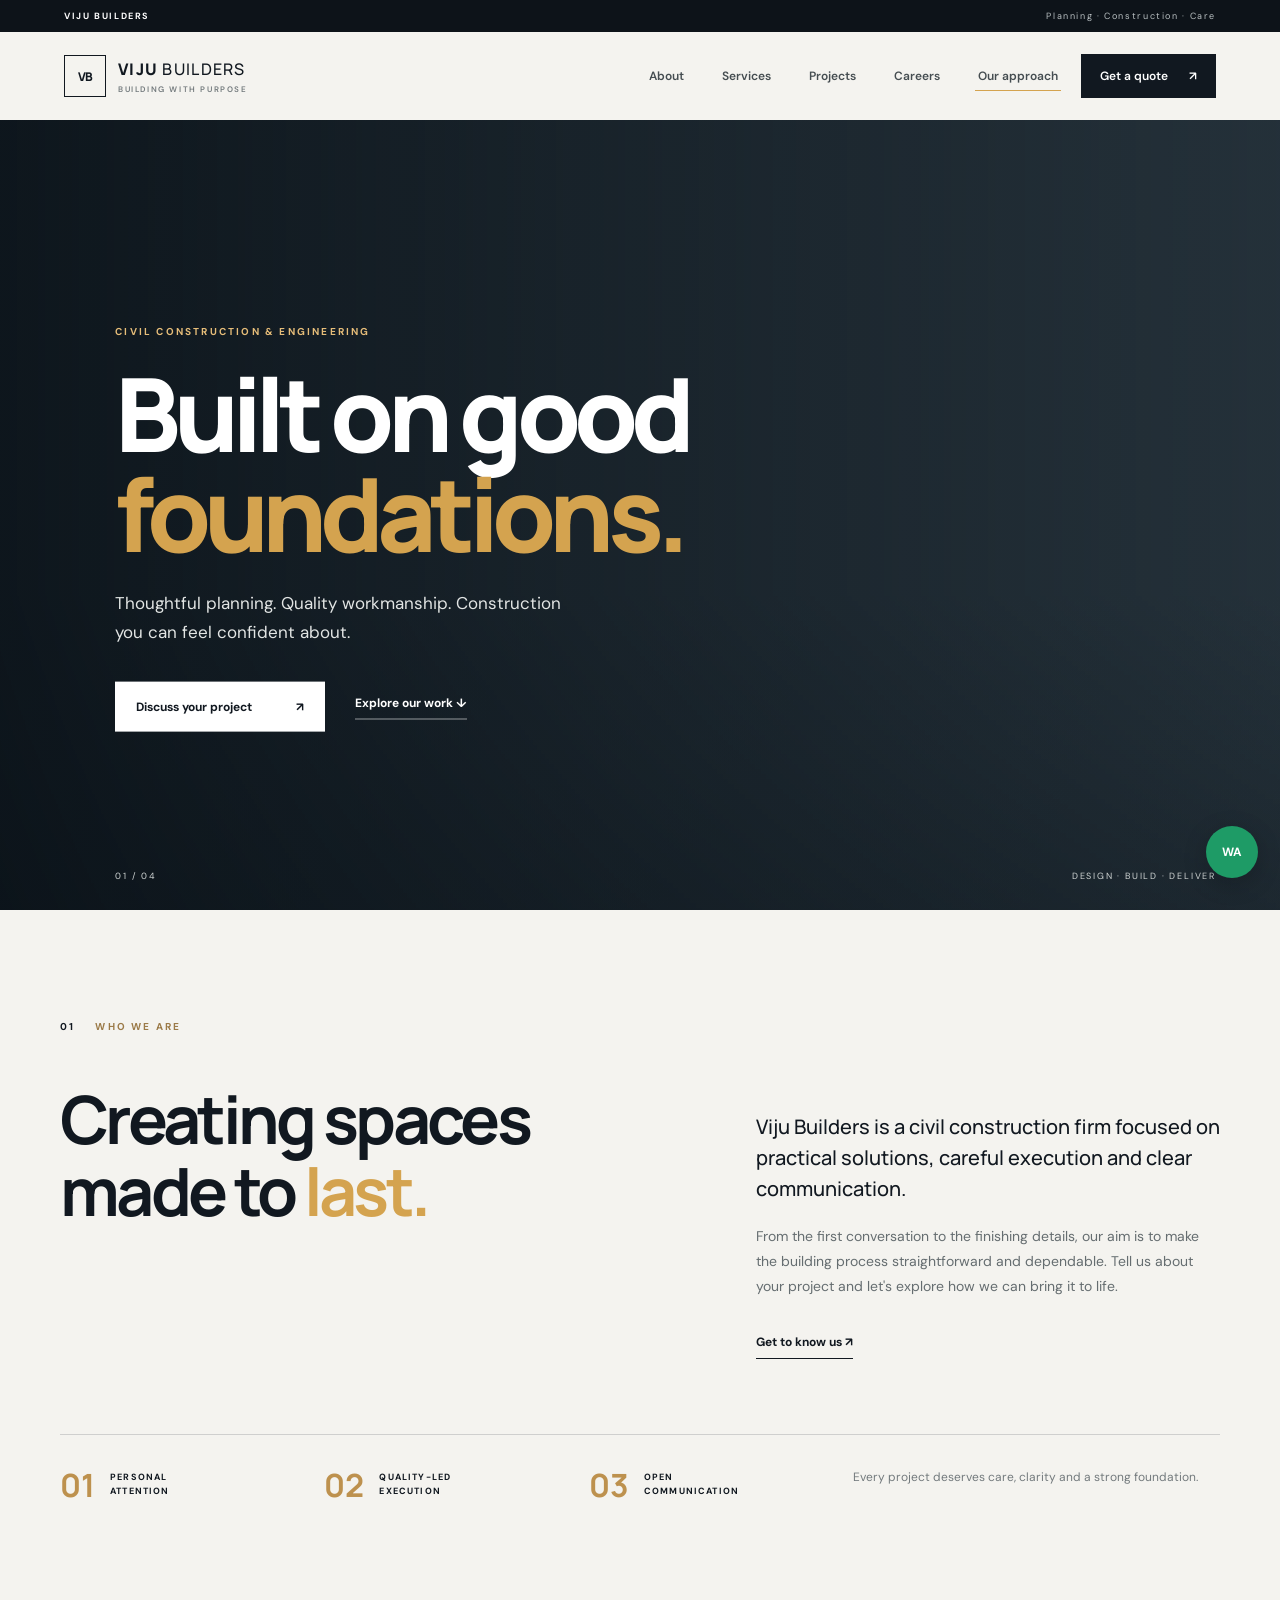
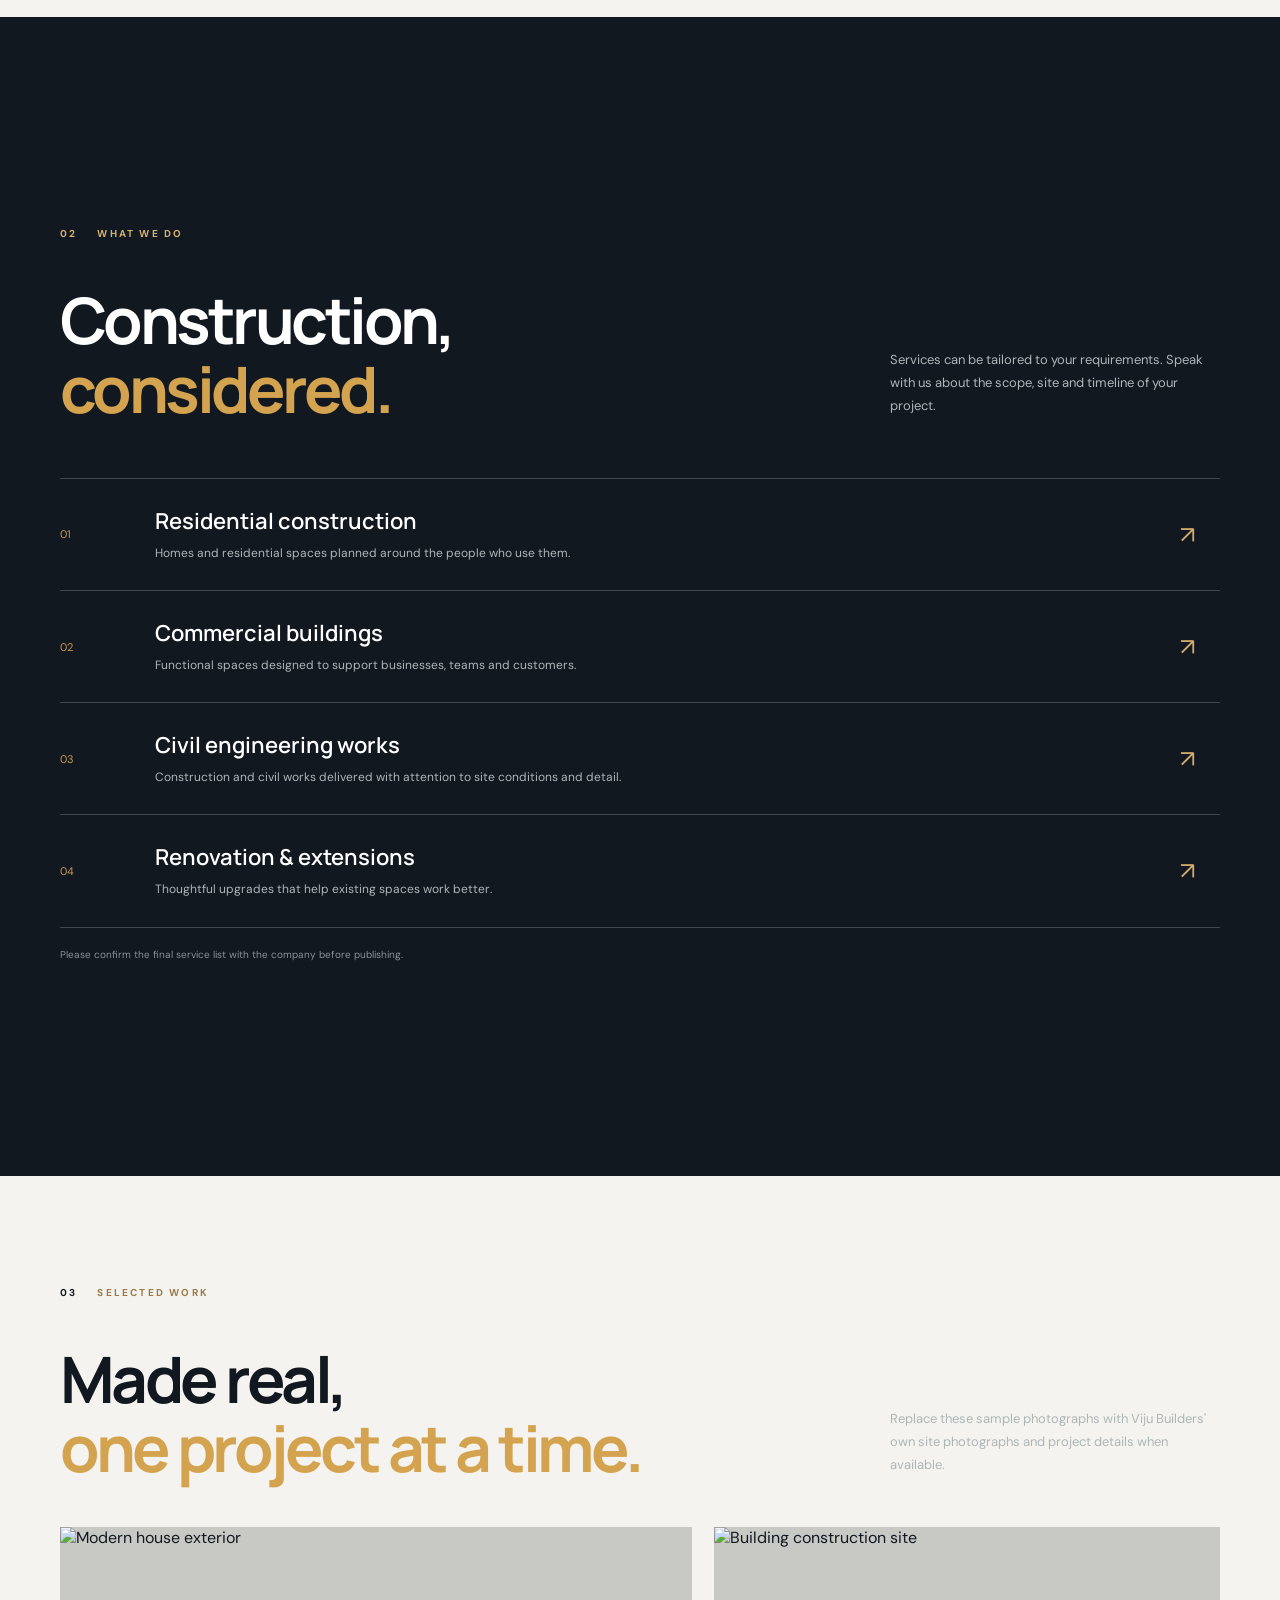
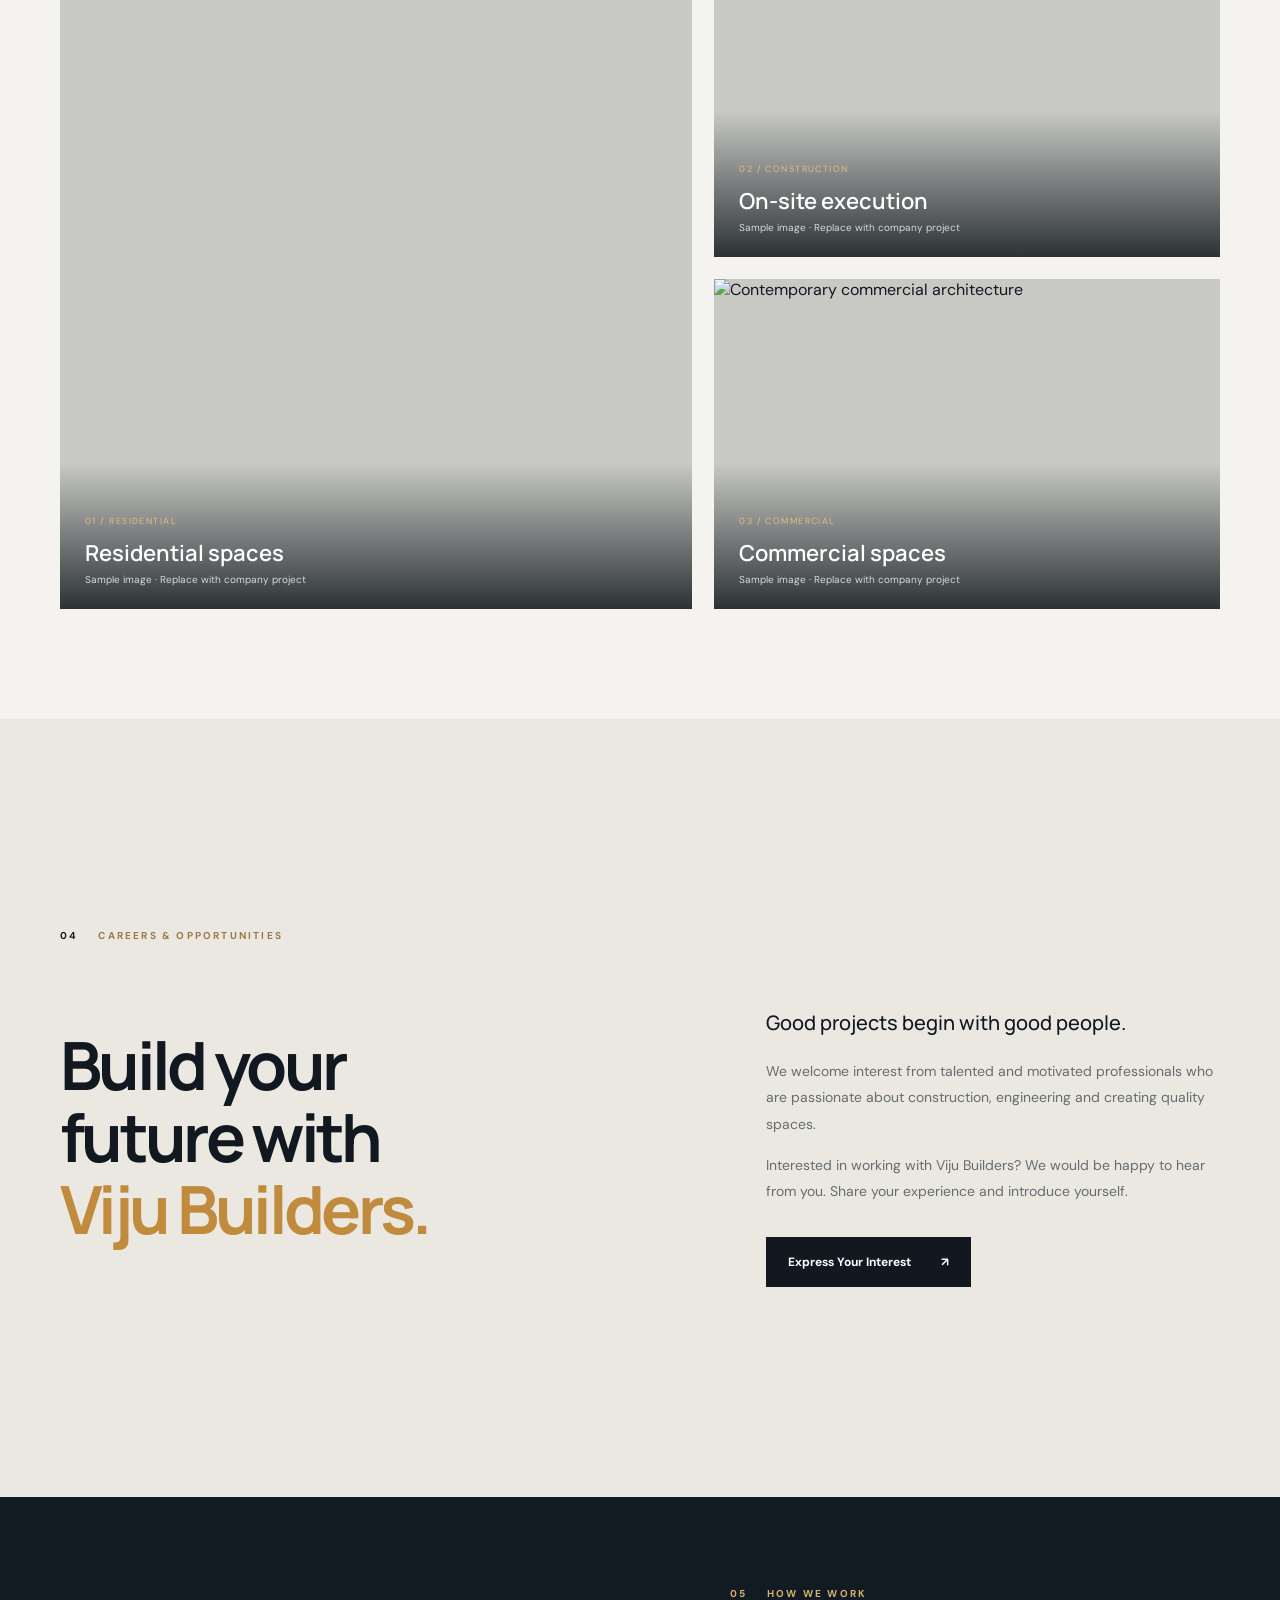
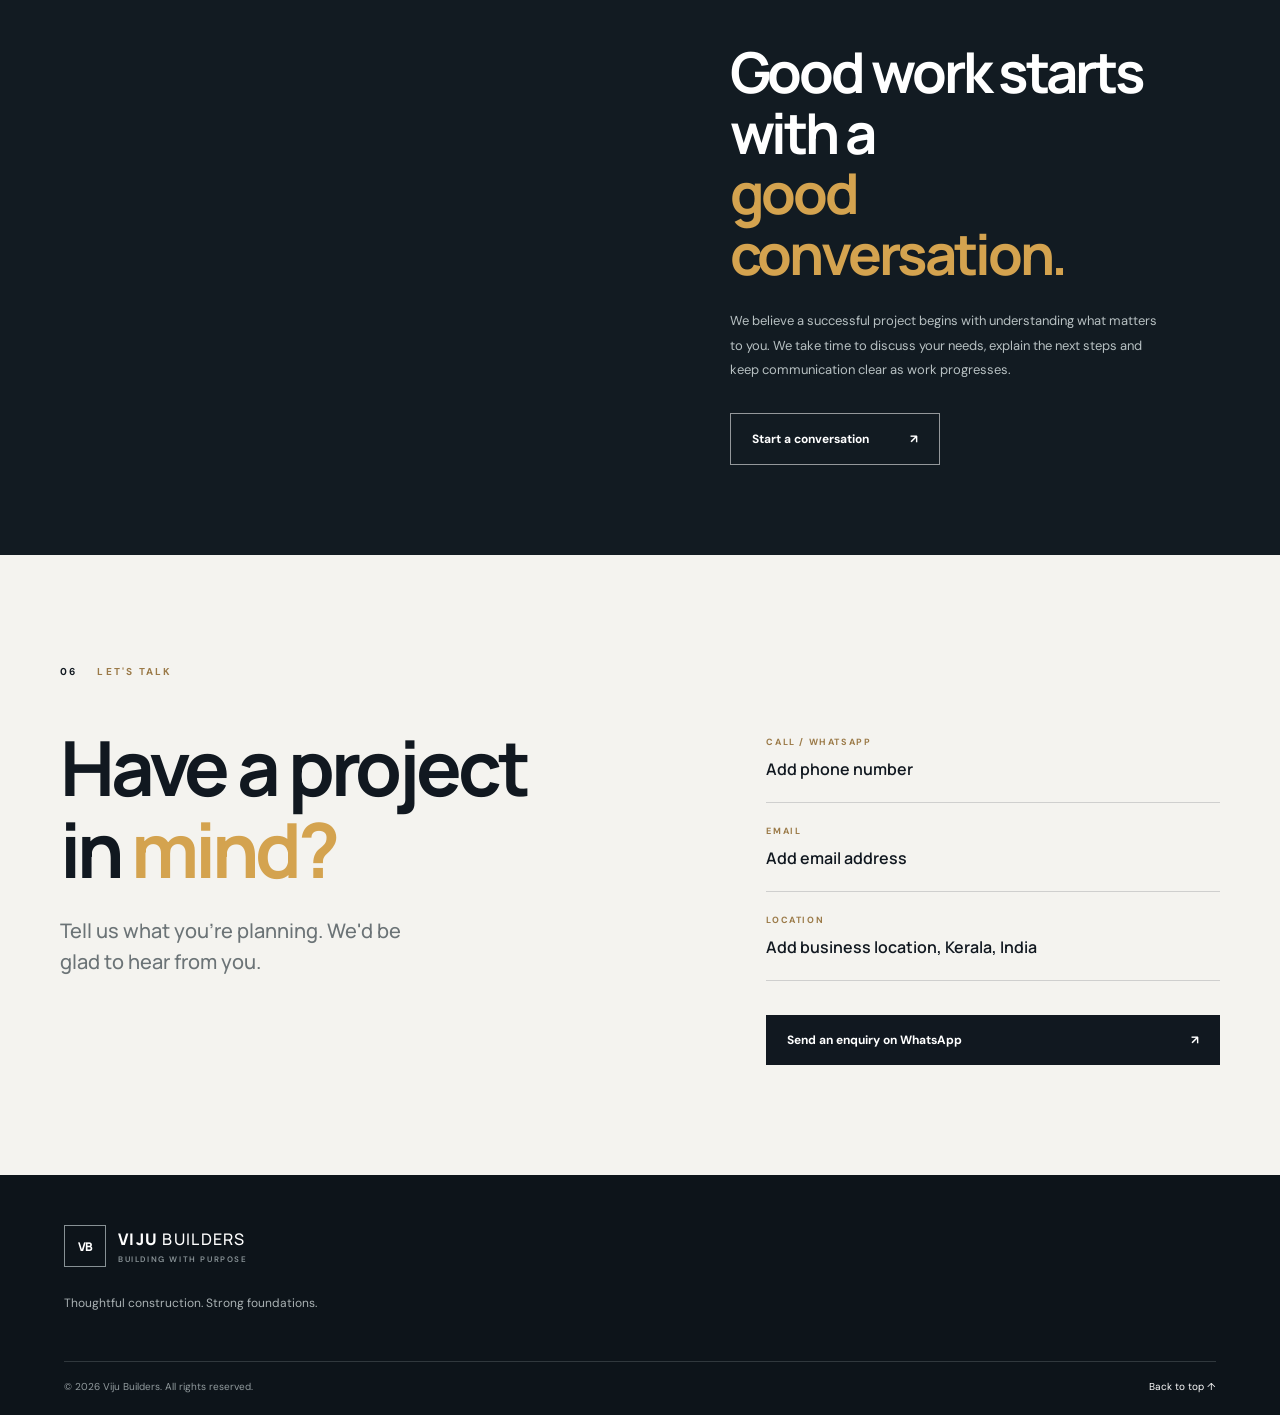
==== commit bef7e11d: "Update index.html" ====
--- a/viju-builders-website/index.html
+++ b/viju-builders-website/index.html
@@ -1,61 +1,29 @@
 
-<!doctype html>
+<!DOCTYPE html>
 <html lang="en">
 <head>
   <meta charset="utf-8">
   <meta name="viewport" content="width=device-width, initial-scale=1">
-  <meta name="description" content="Viju Builders — thoughtful construction, dependable project execution. Get in touch to discuss your building project.">
+
+  <meta name="description" content="Viju Builders — thoughtful construction, dependable project execution.">
+
   <meta name="theme-color" content="#111820">
+
   <title>Viju Builders | Building with Purpose</title>
 
   <link rel="preconnect" href="https://fonts.googleapis.com">
   <link rel="preconnect" href="https://fonts.gstatic.com" crossorigin>
+
   <link href="https://fonts.googleapis.com/css2?family=DM+Sans:wght@400;500;600;700&family=Manrope:wght@400;500;600;700;800&display=swap" rel="stylesheet">
 
   <link rel="stylesheet" href="assets/css/style.css">
 
   <style>
-    /* Refined navigation */
-    .site-header {
-      position: sticky;
-      top: 0;
-      z-index: 100;
-      box-shadow: 0 4px 20px rgba(17,24,32,.045);
-    }
-
-    .nav {
-      gap: 8px;
-      font-size: 12px;
-    }
-
-    .nav a:not(.nav-cta) {
-      padding: 12px 15px;
-      border-radius: 30px;
-      transition: background .25s ease, color .25s ease;
-    }
-
-    .nav a:not(.nav-cta):hover {
-      background: rgba(212,163,79,.13);
-      color: #9c6c23;
-    }
-
-    .nav-cta {
-      border-radius: 3px;
-      padding: 15px 21px;
-      margin-left: 8px;
-      transition: background .25s ease, transform .25s ease;
-    }
-
-    .nav-cta:hover {
-      background: #b07b2b;
-      color: white !important;
-      transform: translateY(-2px);
-    }
-
-    /* Careers section */
+    /* CAREERS SECTION */
+
     .careers {
       background: #eae8e1;
-      padding: 105px 0;
+      padding: 100px 0;
     }
 
     .careers-grid {
@@ -73,7 +41,7 @@
     }
 
     .careers h2 em {
-      color: #bd914e;
+      color: #c18b3e;
       font-style: normal;
     }
 
@@ -96,47 +64,39 @@
       padding: 17px 22px;
       background: #111820;
       color: white;
+      text-decoration: none;
       font-size: 12px;
       font-weight: 700;
       margin-top: 18px;
-      transition: .25s ease;
+      transition: .3s ease;
     }
 
     .careers-button:hover {
       background: #b07b2b;
-      transform: translateY(-2px);
-    }
-
-    @media(max-width:1000px) {
-      .nav {
-        gap: 2px;
-      }
-
-      .nav a:not(.nav-cta) {
-        padding: 11px 9px;
-      }
+      transform: translateY(-4px);
+    }
+
+    /* NAVIGATION */
+
+    .nav {
+      gap: 8px;
+      font-size: 12px;
+    }
+
+    .nav a:not(.nav-cta) {
+      padding: 12px 15px;
+      border-radius: 30px;
+      transition: background .25s ease, color .25s ease;
+    }
+
+    .nav a:not(.nav-cta):hover {
+      background: rgba(212,163,79,.13);
+      color: #9c6c23;
     }
 
     @media(max-width:800px) {
-      .site-header {
-        position: sticky;
-        top: 0;
-      }
-
-      .nav {
-        gap: 12px;
-      }
-
-      .nav a:not(.nav-cta) {
-        padding: 10px 12px;
-      }
-
-      .nav-cta {
-        margin-left: 0;
-      }
-
       .careers {
-        padding: 75px 0;
+        padding: 70px 0;
       }
 
       .careers-grid {
@@ -144,6 +104,10 @@
         gap: 25px;
         margin-top: 35px;
       }
+
+      .careers h2 {
+        font-size: clamp(42px,10vw,60px);
+      }
     }
   </style>
 </head>
@@ -159,7 +123,8 @@
 
     <a class="brand" href="#top" aria-label="Viju Builders home">
       <span class="brand-mark">VB</span>
-      <span>VIJU <b>BUILDERS</b>
+      <span>
+        VIJU <b>BUILDERS</b>
         <small>BUILDING WITH PURPOSE</small>
       </span>
     </a>
@@ -175,9 +140,9 @@
       <a href="#services">Services</a>
       <a href="#projects">Projects</a>
       <a href="#careers">Careers</a>
-      <a href="#approach">Our Approach</a>
+      <a href="#approach">Our approach</a>
       <a class="nav-cta" href="#contact">
-        Get a Quote <span>↗</span>
+        Get a quote <span>↗</span>
       </a>
     </nav>
 
@@ -186,15 +151,25 @@
   <main>
 
     <!-- HERO -->
+
     <section class="hero">
-      <div class="hero-image" role="img"
-        aria-label="Modern residential architecture"></div>
+
+      <div class="hero-image"
+        role="img"
+        aria-label="Modern residential architecture">
+      </div>
+
       <div class="hero-shade"></div>
 
       <div class="hero-content">
-        <p class="eyebrow light">CIVIL CONSTRUCTION & ENGINEERING</p>
-
-        <h1>Built on good<br><em>foundations.</em></h1>
+        <p class="eyebrow light">
+          CIVIL CONSTRUCTION & ENGINEERING
+        </p>
+
+        <h1>
+          Built on good<br>
+          <em>foundations.</em>
+        </h1>
 
         <p class="hero-copy">
           Thoughtful planning. Quality workmanship.
@@ -205,6 +180,7 @@
           <a class="button button-light" href="#contact">
             Discuss your project <span>↗</span>
           </a>
+
           <a class="text-link light-link" href="#projects">
             Explore our work <span>↓</span>
           </a>
@@ -215,36 +191,45 @@
         <span>01 / 04</span>
         <span>DESIGN · BUILD · DELIVER</span>
       </div>
+
     </section>
 
     <!-- ABOUT -->
+
     <section class="intro section-wrap" id="about">
 
       <div class="section-kicker">
-        <span>01</span><span>WHO WE ARE</span>
+        <span>01</span>
+        <span>WHO WE ARE</span>
       </div>
 
       <div class="intro-grid">
-        <h2>Creating spaces<br>made to <em>last.</em></h2>
+
+        <h2>
+          Creating spaces<br>
+          made to <em>last.</em>
+        </h2>
 
         <div class="intro-text">
           <p class="lead">
-            Viju Builders is a civil construction firm focused
-            on practical solutions, careful execution and clear
-            communication.
+            Viju Builders is a civil construction firm
+            focused on practical solutions, careful
+            execution and clear communication.
           </p>
 
           <p>
-            From the first conversation to the finishing details,
-            our aim is to make the building process straightforward
-            and dependable. Tell us about your project and let's
-            explore how we can bring it to life.
+            From the first conversation to the finishing
+            details, our aim is to make the building
+            process straightforward and dependable.
+            Tell us about your project and let's explore
+            how we can bring it to life.
           </p>
 
           <a class="text-link dark-link" href="#contact">
             Get to know us <span>↗</span>
           </a>
         </div>
+
       </div>
 
       <div class="stats-row">
@@ -252,36 +237,46 @@
           <strong>01</strong>
           <span>PERSONAL<br>ATTENTION</span>
         </div>
+
         <div>
           <strong>02</strong>
           <span>QUALITY-LED<br>EXECUTION</span>
         </div>
+
         <div>
           <strong>03</strong>
           <span>OPEN<br>COMMUNICATION</span>
         </div>
+
         <p>
-          Every project deserves care, clarity and a strong foundation.
+          Every project deserves care, clarity
+          and a strong foundation.
         </p>
       </div>
 
     </section>
 
     <!-- SERVICES -->
+
     <section class="services-section" id="services">
 
       <div class="section-wrap">
 
         <div class="section-kicker light-kicker">
-          <span>02</span><span>WHAT WE DO</span>
+          <span>02</span>
+          <span>WHAT WE DO</span>
         </div>
 
         <div class="section-heading">
-          <h2>Construction,<br><em>considered.</em></h2>
+          <h2>
+            Construction,<br>
+            <em>considered.</em>
+          </h2>
+
           <p>
             Services can be tailored to your requirements.
-            Speak with us about the scope, site and timeline
-            of your project.
+            Speak with us about the scope, site and
+            timeline of your project.
           </p>
         </div>
 
@@ -291,7 +286,10 @@
             <span class="service-no">01</span>
             <div>
               <h3>Residential construction</h3>
-              <p>Homes and residential spaces planned around the people who use them.</p>
+              <p>
+                Homes and residential spaces planned
+                around the people who use them.
+              </p>
             </div>
             <span class="service-arrow">↗</span>
           </article>
@@ -300,7 +298,10 @@
             <span class="service-no">02</span>
             <div>
               <h3>Commercial buildings</h3>
-              <p>Functional spaces designed to support businesses, teams and customers.</p>
+              <p>
+                Functional spaces designed to support
+                businesses, teams and customers.
+              </p>
             </div>
             <span class="service-arrow">↗</span>
           </article>
@@ -309,7 +310,10 @@
             <span class="service-no">03</span>
             <div>
               <h3>Civil engineering works</h3>
-              <p>Construction and civil works delivered with attention to site conditions and detail.</p>
+              <p>
+                Construction and civil works delivered
+                with attention to site conditions and detail.
+              </p>
             </div>
             <span class="service-arrow">↗</span>
           </article>
@@ -318,7 +322,10 @@
             <span class="service-no">04</span>
             <div>
               <h3>Renovation & extensions</h3>
-              <p>Thoughtful upgrades that help existing spaces work better.</p>
+              <p>
+                Thoughtful upgrades that help existing
+                spaces work better.
+              </p>
             </div>
             <span class="service-arrow">↗</span>
           </article>
@@ -326,24 +333,33 @@
         </div>
 
         <p class="small-note">
-          Please confirm the final service list with the company before publishing.
+          Please confirm the final service list with
+          the company before publishing.
         </p>
 
       </div>
+
     </section>
 
     <!-- PROJECTS -->
+
     <section class="projects section-wrap" id="projects">
 
       <div class="section-kicker">
-        <span>03</span><span>SELECTED WORK</span>
+        <span>03</span>
+        <span>SELECTED WORK</span>
       </div>
 
       <div class="section-heading project-heading">
-        <h2>Made real,<br><em>one project at a time.</em></h2>
+        <h2>
+          Made real,<br>
+          <em>one project at a time.</em>
+        </h2>
+
         <p>
-          Replace these sample photographs with Viju Builders'
-          own site photographs and project details when available.
+          Replace these sample photographs with Viju
+          Builders' own site photographs and project
+          details when available.
         </p>
       </div>
 
@@ -351,7 +367,9 @@
 
         <article class="project-card project-large">
           <img data-photo="photo2"
-            alt="Modern house exterior" loading="lazy">
+            alt="Modern house exterior"
+            loading="lazy">
+
           <div class="project-caption">
             <span>01 / RESIDENTIAL</span>
             <h3>Residential spaces</h3>
@@ -361,7 +379,9 @@
 
         <article class="project-card">
           <img data-photo="photo3"
-            alt="Building construction site" loading="lazy">
+            alt="Building construction site"
+            loading="lazy">
+
           <div class="project-caption">
             <span>02 / CONSTRUCTION</span>
             <h3>On-site execution</h3>
@@ -371,7 +391,9 @@
 
         <article class="project-card">
           <img data-photo="photo4"
-            alt="Contemporary commercial architecture" loading="lazy">
+            alt="Contemporary commercial architecture"
+            loading="lazy">
+
           <div class="project-caption">
             <span>03 / COMMERCIAL</span>
             <h3>Commercial spaces</h3>
@@ -380,21 +402,28 @@
         </article>
 
       </div>
+
     </section>
 
     <!-- CAREERS -->
+
     <section class="careers" id="careers">
 
       <div class="section-wrap">
 
         <div class="section-kicker">
-          <span>04</span><span>JOIN OUR TEAM</span>
+          <span>04</span>
+          <span>CAREERS & OPPORTUNITIES</span>
         </div>
 
         <div class="careers-grid">
 
           <div>
-            <h2>Build your<br>future with<br><em>Viju Builders.</em></h2>
+            <h2>
+              Build your<br>
+              future with<br>
+              <em>Viju Builders.</em>
+            </h2>
           </div>
 
           <div class="careers-copy">
@@ -404,15 +433,16 @@
             </p>
 
             <p>
-              We welcome interest from talented and motivated
-              professionals who are passionate about construction,
-              engineering and creating quality spaces.
+              We welcome interest from talented and
+              motivated professionals who are passionate
+              about construction, engineering and
+              creating quality spaces.
             </p>
 
             <p>
-              If you would like to explore opportunities with
-              Viju Builders, we would be glad to hear from you.
-              Send us your details and introduce yourself.
+              Interested in working with Viju Builders?
+              We would be happy to hear from you.
+              Share your experience and introduce yourself.
             </p>
 
             <a class="careers-button" href="#contact">
@@ -422,10 +452,13 @@
           </div>
 
         </div>
-      </div>
-    </section>
-
-    <!-- APPROACH -->
+
+      </div>
+
+    </section>
+
+    <!-- OUR APPROACH -->
+
     <section class="approach" id="approach">
 
       <div class="approach-photo"></div>
@@ -433,7 +466,8 @@
       <div class="approach-content">
 
         <div class="section-kicker light-kicker">
-          <span>05</span><span>HOW WE WORK</span>
+          <span>05</span>
+          <span>HOW WE WORK</span>
         </div>
 
         <h2>
@@ -442,10 +476,11 @@
         </h2>
 
         <p>
-          We believe a successful project begins with understanding
-          what matters to you. We take time to discuss your needs,
-          explain the next steps and keep communication clear as
-          work progresses.
+          We believe a successful project begins with
+          understanding what matters to you. We take
+          time to discuss your needs, explain the next
+          steps and keep communication clear as work
+          progresses.
         </p>
 
         <a class="button button-outline" href="#contact">
@@ -453,19 +488,26 @@
         </a>
 
       </div>
+
     </section>
 
     <!-- CONTACT -->
+
     <section class="contact section-wrap" id="contact">
 
       <div class="section-kicker">
-        <span>06</span><span>LET'S TALK</span>
+        <span>06</span>
+        <span>LET'S TALK</span>
       </div>
 
       <div class="contact-grid">
 
         <div>
-          <h2>Have a project<br>in <em>mind?</em></h2>
+          <h2>
+            Have a project<br>
+            in <em>mind?</em>
+          </h2>
+
           <p class="lead">
             Tell us what you're planning.
             We'd be glad to hear from you.
@@ -498,17 +540,21 @@
           </a>
 
         </div>
-      </div>
+
+      </div>
+
     </section>
 
   </main>
 
   <!-- FOOTER -->
+
   <footer class="footer">
 
     <a class="brand footer-brand" href="#top">
       <span class="brand-mark">VB</span>
-      <span>VIJU <b>BUILDERS</b>
+      <span>
+        VIJU <b>BUILDERS</b>
         <small>BUILDING WITH PURPOSE</small>
       </span>
     </a>
@@ -516,18 +562,28 @@
     <p>Thoughtful construction. Strong foundations.</p>
 
     <div class="footer-bottom">
-      <span>© <span id="year"></span> Viju Builders. All rights reserved.</span>
+      <span>
+        © <span id="year"></span>
+        Viju Builders. All rights reserved.
+      </span>
+
       <a href="#top">Back to top ↑</a>
     </div>
 
   </footer>
+
+  <!-- FLOATING WHATSAPP -->
 
   <a class="floating-whatsapp"
     id="floating-whatsapp"
     href="#"
     target="_blank"
     rel="noopener"
-    aria-label="Chat on WhatsApp">WA</a>
+    aria-label="Chat on WhatsApp">
+    WA
+  </a>
+
+  <!-- JAVASCRIPT -->
 
   <script src="assets/js/config.js"></script>
   <script src="assets/js/main.js"></script>
--- a/viju-builders-website/assets/css/style.css
+++ b/viju-builders-website/assets/css/style.css
@@ -3,3 +3,575 @@
 *{box-sizing:border-box}html{scroll-behavior:smooth}body{margin:0;background:var(--paper);color:var(--ink);font-family:"DM Sans",sans-serif}a{color:inherit;text-decoration:none}.topline{height:32px;background:#0d1319;color:#b9c0c2;display:flex;justify-content:space-between;padding:0 max(5vw,24px);align-items:center;font-size:9px;letter-spacing:.18em}.topline span:first-child{color:#fff;font-weight:700}.site-header{height:88px;display:flex;align-items:center;justify-content:space-between;padding:0 max(5vw,24px);background:var(--paper);position:relative;z-index:10}.brand{display:flex;align-items:center;gap:12px;font:800 16px Manrope,sans-serif;letter-spacing:.08em}.brand b{font-weight:500}.brand small{display:block;font:600 8px "DM Sans";letter-spacing:.2em;color:var(--muted);margin-top:4px}.brand-mark{width:42px;height:42px;border:1px solid var(--ink);display:grid;place-items:center;font-size:12px;letter-spacing:-.08em}.nav{display:flex;align-items:center;gap:34px;font-size:12px;font-weight:600}.nav a:not(.nav-cta){color:#454d51}.nav a:hover{color:#b07b2b}.nav-cta{padding:14px 19px;background:var(--ink);color:white}.nav-cta span,.button span{padding-left:18px}.menu-toggle{display:none;background:none;border:0}.hero{min-height:650px;height:min(78vw,790px);position:relative;background:#27343d;overflow:hidden;color:#fff}.hero-image,.hero-shade{position:absolute;inset:0}.hero-image{background-image:url("https://images.unsplash.com/photo-1600585154340-be6161a56a0c?auto=format&fit=crop&w=2200&q=85");background-size:cover;background-position:center 55%;transform:scale(1.01)}.hero-shade{background:linear-gradient(90deg,rgba(7,14,20,.78) 0%,rgba(7,14,20,.43) 48%,rgba(7,14,20,.08) 100%),linear-gradient(0deg,rgba(7,14,20,.25),transparent 40%)}.hero-content{position:absolute;left:max(9vw,30px);top:50%;transform:translateY(-48%);max-width:720px}.eyebrow,.section-kicker{font-size:10px;font-weight:700;letter-spacing:.22em}.eyebrow{color:#e6bd79}.hero h1{font:800 clamp(54px,8vw,112px)/.98 Manrope,sans-serif;letter-spacing:-.065em;margin:25px 0}.hero h1 em,h2 em{font-style:normal;color:var(--accent)}.hero-copy{font-size:17px;line-height:1.7;max-width:460px;color:#e2e5e4}.hero-actions{display:flex;align-items:center;gap:30px;margin-top:36px}.button{display:inline-flex;align-items:center;justify-content:space-between;padding:17px 21px;font-size:12px;font-weight:700;min-width:210px;transition:.2s}.button:hover{transform:translateY(-2px)}.button-light{background:#fff;color:var(--ink)}.text-link{font-size:12px;font-weight:700;border-bottom:1px solid;padding:0 0 8px}.light-link{color:white;border-color:rgba(255,255,255,.55)}.dark-link{border-color:var(--ink);display:inline-block;margin-top:20px}.hero-note{position:absolute;bottom:28px;left:max(9vw,30px);right:max(5vw,24px);display:flex;justify-content:space-between;color:#d1d6d5;font-size:9px;letter-spacing:.2em}.section-wrap{max-width:var(--max);margin:auto;padding:110px 40px}.section-kicker{display:flex;gap:20px;color:#9b7a48}.section-kicker span:first-child{color:var(--ink)}.intro-grid{display:grid;grid-template-columns:1fr .8fr;gap:10%;margin:50px 0 75px}.section-wrap h2,.section-heading h2,.approach h2{font:700 clamp(42px,5.2vw,70px)/1.08 Manrope,sans-serif;letter-spacing:-.055em;margin:0}.intro-text{max-width:500px;padding-top:8px}.lead{font:500 20px/1.55 Manrope,sans-serif}.intro-text p:not(.lead){color:#656d70;line-height:1.8;font-size:14px}.stats-row{border-top:1px solid var(--line);padding-top:28px;display:grid;grid-template-columns:repeat(3,1fr) 1.5fr;gap:20px;align-items:start}.stats-row div{display:flex;align-items:center;gap:15px}.stats-row strong{font:700 32px Manrope;color:#bd914e}.stats-row span{font-size:9px;letter-spacing:.13em;line-height:1.5;font-weight:700}.stats-row p{font-size:12px;line-height:1.6;color:var(--muted);margin:5px 0}.services-section{background:var(--ink);color:#fff;padding:100px 0 95px}.light-kicker,.light-kicker span:first-child{color:#d7b16f}.section-heading{display:flex;justify-content:space-between;align-items:end;gap:50px;margin:45px 0 55px}.section-heading h2{font-size:clamp(42px,5vw,66px)}.section-heading p{max-width:330px;color:#aeb6b8;font-size:13px;line-height:1.8;margin:0 0 5px}.service-list{border-top:1px solid rgba(255,255,255,.2)}.service-item{display:grid;grid-template-columns:70px 1fr 40px;align-items:center;gap:25px;padding:27px 0;border-bottom:1px solid rgba(255,255,255,.2)}.service-no{font-size:11px;color:#c69a57}.service-item h3{font:600 22px Manrope;margin:0 0 8px}.service-item p{font-size:12px;color:#aeb6b8;margin:0;line-height:1.6}.service-arrow{font-size:24px;color:#d3aa6c}.small-note{font-size:10px;color:#899397;margin-top:20px}.projects .section-heading{margin-bottom:45px}.project-grid{display:grid;grid-template-columns:1.25fr 1fr;gap:22px}.project-card{position:relative;min-height:330px;background:#c8c9c5;overflow:hidden}.project-card img{width:100%;height:100%;min-height:330px;object-fit:cover;display:block;transition:transform .6s}.project-card:hover img{transform:scale(1.04)}.project-large{grid-row:span 2}.project-large img{min-height:680px}.project-caption{position:absolute;bottom:0;left:0;right:0;padding:45px 25px 23px;color:#fff;background:linear-gradient(0deg,rgba(5,12,17,.8),transparent)}.project-caption span{font-size:9px;letter-spacing:.16em;color:#e4bd7e}.project-caption h3{font:600 22px Manrope;margin:9px 0 5px}.project-caption p{font-size:10px;color:#d6dcdb;margin:0}.approach{display:grid;grid-template-columns:1fr 1fr;background:#121b22;color:white;min-height:570px}.approach-photo{background:url("https://images.unsplash.com/photo-1504307651254-35680f356dfd?auto=format&fit=crop&w=1400&q=85") center/cover;min-height:450px}.approach-content{padding:90px clamp(35px,7vw,100px);align-self:center}.approach h2{font-size:clamp(38px,4.4vw,58px);margin:42px 0 24px}.approach-content>p{font-size:13px;line-height:1.9;color:#b7c0c2;max-width:440px;margin-bottom:30px}.button-outline{border:1px solid rgba(255,255,255,.55);color:white}.contact-grid{display:grid;grid-template-columns:1fr .8fr;gap:12%;margin-top:48px}.contact-grid h2{font-size:clamp(48px,6vw,76px)}.contact-grid .lead{color:#6b7376;max-width:370px;margin-top:25px}.contact-details{padding-top:10px}.contact-details>div{padding:0 0 22px;margin-bottom:22px;border-bottom:1px solid var(--line)}.detail-label{display:block;color:#9b7a48;font-size:9px;letter-spacing:.18em;font-weight:700;margin-bottom:10px}.contact-details a:not(.button),.contact-details p{font:600 16px Manrope;margin:0}.contact-details a:not(.button):hover{color:#b07b2b}.button-dark{background:var(--ink);color:white;margin-top:12px;width:100%}.footer{background:#0d141a;color:#fff;padding:50px max(5vw,24px) 22px}.footer-brand .brand-mark{border-color:#879195}.footer-brand small{color:#899397}.footer>p{color:#aab2b4;font-size:12px;margin:28px 0 50px}.footer-bottom{border-top:1px solid #30383d;padding-top:18px;display:flex;justify-content:space-between;color:#929b9e;font-size:10px}.footer-bottom a{color:white}.floating-whatsapp{position:fixed;right:22px;bottom:22px;width:52px;height:52px;border-radius:50%;background:#1e9b66;color:white;display:grid;place-items:center;font-weight:700;font-size:12px;box-shadow:0 6px 25px #0003;z-index:9}
 @media(max-width:800px){.site-header{height:74px}.menu-toggle{display:flex;flex-direction:column;gap:6px;padding:10px}.menu-toggle i{width:24px;height:2px;background:var(--ink)}.nav{display:none;position:absolute;top:74px;left:0;right:0;background:var(--paper);padding:25px;flex-direction:column;align-items:stretch;gap:20px;border-top:1px solid var(--line)}.nav.open{display:flex}.nav-cta{text-align:center}.hero{height:690px;min-height:580px}.hero-content{left:26px;right:26px}.hero h1{font-size:clamp(54px,12vw,86px)}.hero-actions{align-items:flex-start;flex-direction:column;gap:22px}.section-wrap{padding:78px 25px}.intro-grid,.contact-grid{grid-template-columns:1fr;gap:25px}.intro-grid{margin:35px 0 55px}.stats-row{grid-template-columns:1fr 1fr;gap:25px}.stats-row p{grid-column:1/-1}.services-section{padding:75px 0}.section-heading{display:block;margin:35px 0}.section-heading p{margin-top:20px}.service-item{grid-template-columns:38px 1fr 25px;gap:14px}.service-item h3{font-size:18px}.project-grid{grid-template-columns:1fr}.project-large{grid-row:auto}.project-large img{min-height:400px}.project-card,.project-card img{min-height:310px}.approach{grid-template-columns:1fr}.approach-photo{min-height:300px}.approach-content{padding:65px 25px}.contact-details{padding-top:20px}.footer>p{margin-bottom:35px}}
 @media(prefers-reduced-motion:reduce){html{scroll-behavior:auto}*,*:before,*:after{transition:none!important}}
+
+/* =====================================================
+   VIJU BUILDERS — PREMIUM MOTION & RESPONSIVE UPGRADE
+   ===================================================== */
+
+/* Smooth scrolling */
+html {
+  scroll-behavior: smooth;
+  scroll-padding-top: 100px;
+}
+
+body {
+  overflow-x: hidden;
+  -webkit-font-smoothing: antialiased;
+}
+
+/* Sticky navigation */
+.site-header {
+  position: sticky;
+  top: 0;
+  z-index: 100;
+  transition: box-shadow .35s ease, background .35s ease;
+}
+
+.site-header.scrolled {
+  box-shadow: 0 8px 30px rgba(0,0,0,.09);
+  background: rgba(244,243,239,.96);
+  backdrop-filter: blur(14px);
+  -webkit-backdrop-filter: blur(14px);
+}
+
+/* Navigation hover underline */
+.nav a:not(.nav-cta) {
+  position: relative;
+  transition: color .3s ease;
+}
+
+.nav a:not(.nav-cta)::after {
+  content: "";
+  position: absolute;
+  left: 12px;
+  right: 12px;
+  bottom: 5px;
+  height: 1px;
+  background: var(--accent);
+  transform: scaleX(0);
+  transform-origin: left;
+  transition: transform .35s ease;
+}
+
+.nav a:not(.nav-cta):hover::after,
+.nav a.active::after {
+  transform: scaleX(1);
+}
+
+/* Premium button movement */
+.button,
+.nav-cta,
+.careers-button {
+  transition:
+    transform .35s cubic-bezier(.2,.8,.2,1),
+    background .35s ease,
+    box-shadow .35s ease;
+}
+
+.button:hover,
+.nav-cta:hover,
+.careers-button:hover {
+  transform: translateY(-4px);
+  box-shadow: 0 12px 25px rgba(0,0,0,.13);
+}
+
+/* Hero image gentle movement */
+.hero-image {
+  animation: heroZoom 14s ease-out both;
+  will-change: transform;
+}
+
+@keyframes heroZoom {
+  from {
+    transform: scale(1.12);
+  }
+  to {
+    transform: scale(1.01);
+  }
+}
+
+/* Hero text entrance */
+.hero-content {
+  animation: heroTextIn 1s cubic-bezier(.2,.7,.2,1) .15s both;
+}
+
+@keyframes heroTextIn {
+  from {
+    opacity: 0;
+    transform: translate(0, calc(-48% + 35px));
+  }
+  to {
+    opacity: 1;
+    transform: translate(0, -48%);
+  }
+}
+
+/* Scroll reveal */
+.reveal {
+  opacity: 0;
+  transform: translateY(38px);
+  transition:
+    opacity .85s ease,
+    transform .85s cubic-bezier(.2,.7,.2,1);
+}
+
+.reveal.visible {
+  opacity: 1;
+  transform: translateY(0);
+}
+
+/* Different reveal directions */
+.reveal-left {
+  opacity: 0;
+  transform: translateX(-45px);
+  transition: opacity .8s ease, transform .8s ease;
+}
+
+.reveal-right {
+  opacity: 0;
+  transform: translateX(45px);
+  transition: opacity .8s ease, transform .8s ease;
+}
+
+.reveal-left.visible,
+.reveal-right.visible {
+  opacity: 1;
+  transform: translateX(0);
+}
+
+/* Staggered cards */
+.reveal-stagger > * {
+  opacity: 0;
+  transform: translateY(28px);
+  transition:
+    opacity .7s ease,
+    transform .7s cubic-bezier(.2,.7,.2,1);
+}
+
+.reveal-stagger.visible > * {
+  opacity: 1;
+  transform: translateY(0);
+}
+
+.reveal-stagger.visible > *:nth-child(1) { transition-delay: .05s; }
+.reveal-stagger.visible > *:nth-child(2) { transition-delay: .15s; }
+.reveal-stagger.visible > *:nth-child(3) { transition-delay: .25s; }
+.reveal-stagger.visible > *:nth-child(4) { transition-delay: .35s; }
+
+/* Project image growth */
+.project-card {
+  overflow: hidden;
+  transition: box-shadow .45s ease;
+}
+
+.project-card img {
+  transform: scale(1);
+  transition: transform 1s cubic-bezier(.2,.7,.2,1);
+}
+
+.project-card:hover img {
+  transform: scale(1.09);
+}
+
+.project-card:hover {
+  box-shadow: 0 18px 45px rgba(0,0,0,.15);
+}
+
+/* Project caption animation */
+.project-caption {
+  transition: padding .4s ease;
+}
+
+.project-card:hover .project-caption {
+  padding-bottom: 34px;
+}
+
+/* Services hover */
+.service-item {
+  transition: padding .35s ease, background .35s ease;
+}
+
+.service-item:hover {
+  padding-left: 15px;
+}
+
+.service-arrow {
+  transition: transform .35s ease;
+}
+
+.service-item:hover .service-arrow {
+  transform: translate(5px,-5px);
+}
+
+/* Section heading accent */
+.section-wrap h2 em,
+.section-heading h2 em,
+.approach h2 em,
+.careers h2 em {
+  display: inline-block;
+  transition: letter-spacing .5s ease;
+}
+
+.section-wrap h2:hover em,
+.section-heading h2:hover em {
+  letter-spacing: -.025em;
+}
+
+/* Floating WhatsApp */
+.floating-whatsapp {
+  transition: transform .35s ease, box-shadow .35s ease;
+  animation: whatsappPulse 3s ease-in-out infinite;
+}
+
+.floating-whatsapp:hover {
+  transform: scale(1.12);
+  box-shadow: 0 10px 30px rgba(0,0,0,.25);
+}
+
+@keyframes whatsappPulse {
+  0%, 100% { box-shadow: 0 6px 25px #0003; }
+  50% { box-shadow: 0 6px 28px rgba(30,155,102,.28); }
+}
+
+/* Careers section */
+.careers {
+  background: #eae8e1;
+  padding: 100px 0;
+}
+
+.careers-grid {
+  display: grid;
+  grid-template-columns: 1fr .8fr;
+  gap: 12%;
+  align-items: center;
+  margin-top: 45px;
+}
+
+.careers h2 {
+  font: 700 clamp(42px,5.2vw,70px)/1.08 Manrope,sans-serif;
+  letter-spacing: -.055em;
+  margin: 0;
+}
+
+.careers h2 em {
+  color: var(--accent);
+  font-style: normal;
+}
+
+.careers-copy p {
+  color: #656d70;
+  font-size: 14px;
+  line-height: 1.9;
+}
+
+.careers-copy .lead {
+  color: var(--ink);
+  font: 500 20px/1.55 Manrope,sans-serif;
+}
+
+.careers-button {
+  display: inline-flex;
+  align-items: center;
+  justify-content: space-between;
+  gap: 30px;
+  padding: 17px 22px;
+  background: var(--ink);
+  color: white;
+  font-size: 12px;
+  font-weight: 700;
+  margin-top: 18px;
+}
+
+/* Mobile improvements */
+@media(max-width:800px) {
+
+  html {
+    scroll-padding-top: 75px;
+  }
+
+  .topline {
+    padding: 0 18px;
+    font-size: 8px;
+    letter-spacing: .1em;
+  }
+
+  .site-header {
+    position: sticky;
+    top: 0;
+    height: 72px;
+    padding: 0 20px;
+  }
+
+  .brand {
+    font-size: 14px;
+    gap: 9px;
+  }
+
+  .brand-mark {
+    width: 37px;
+    height: 37px;
+  }
+
+  .menu-toggle {
+    cursor: pointer;
+    padding: 12px;
+    border-radius: 4px;
+  }
+
+  .menu-toggle i {
+    transition: transform .3s ease;
+  }
+
+  .menu-toggle[aria-expanded="true"] i:first-child {
+    transform: translateY(4px) rotate(45deg);
+  }
+
+  .menu-toggle[aria-expanded="true"] i:last-child {
+    transform: translateY(-4px) rotate(-45deg);
+  }
+
+  .nav {
+    display: flex;
+    position: absolute;
+    top: 72px;
+    left: 0;
+    right: 0;
+    padding: 12px 22px 25px;
+    background: rgba(244,243,239,.98);
+    backdrop-filter: blur(15px);
+    -webkit-backdrop-filter: blur(15px);
+    flex-direction: column;
+    align-items: stretch;
+    gap: 5px;
+    border-top: 1px solid var(--line);
+    box-shadow: 0 15px 25px rgba(0,0,0,.08);
+
+    opacity: 0;
+    visibility: hidden;
+    pointer-events: none;
+    transform: translateY(-12px);
+    transition:
+      opacity .3s ease,
+      transform .3s ease,
+      visibility .3s ease;
+  }
+
+  .nav.open {
+    opacity: 1;
+    visibility: visible;
+    pointer-events: auto;
+    transform: translateY(0);
+  }
+
+  .nav a:not(.nav-cta) {
+    display: block;
+    padding: 13px 10px;
+    border-bottom: 1px solid rgba(17,24,32,.07);
+  }
+
+  .nav a:not(.nav-cta)::after {
+    display: none;
+  }
+
+  .nav-cta {
+    text-align: center;
+    margin-top: 12px;
+  }
+
+  .hero {
+    min-height: 620px;
+    height: 84svh;
+    max-height: 780px;
+  }
+
+  .hero-image {
+    background-position: 60% center;
+  }
+
+  .hero-content {
+    left: 24px;
+    right: 24px;
+    max-width: 550px;
+  }
+
+  .hero h1 {
+    font-size: clamp(48px,11vw,76px);
+    line-height: 1.02;
+  }
+
+  .hero-copy {
+    font-size: 15px;
+    max-width: 340px;
+  }
+
+  .hero-note {
+    left: 24px;
+    right: 24px;
+    font-size: 8px;
+  }
+
+  .section-wrap {
+    padding: 75px 23px;
+  }
+
+  .intro-grid,
+  .contact-grid,
+  .careers-grid {
+    grid-template-columns: 1fr;
+    gap: 25px;
+  }
+
+  .intro-grid {
+    margin: 35px 0 50px;
+  }
+
+  .stats-row {
+    grid-template-columns: 1fr 1fr;
+    gap: 25px 15px;
+  }
+
+  .stats-row p {
+    grid-column: 1/-1;
+  }
+
+  .section-heading {
+    display: block;
+    margin: 35px 0;
+  }
+
+  .section-heading p {
+    margin-top: 18px;
+  }
+
+  .service-item {
+    grid-template-columns: 30px 1fr 22px;
+    gap: 12px;
+    padding: 22px 0;
+  }
+
+  .service-item h3 {
+    font-size: 17px;
+  }
+
+  .service-item p {
+    font-size: 12px;
+  }
+
+  .project-grid {
+    grid-template-columns: 1fr;
+    gap: 18px;
+  }
+
+  .project-large {
+    grid-row: auto;
+  }
+
+  .project-large img,
+  .project-card img,
+  .project-card {
+    min-height: 300px;
+  }
+
+  .approach {
+    grid-template-columns: 1fr;
+  }
+
+  .approach-photo {
+    min-height: 290px;
+  }
+
+  .approach-content {
+    padding: 65px 24px;
+  }
+
+  .approach h2 {
+    font-size: 42px;
+  }
+
+  .careers {
+    padding: 75px 0;
+  }
+
+  .careers-grid {
+    margin-top: 35px;
+  }
+
+  .careers h2 {
+    font-size: clamp(42px,10vw,60px);
+  }
+
+  .contact-details {
+    padding-top: 10px;
+  }
+
+  .button {
+    min-width: 0;
+  }
+
+  .footer {
+    padding: 40px 23px 20px;
+  }
+
+  .footer-bottom {
+    gap: 15px;
+    flex-wrap: wrap;
+    line-height: 1.7;
+  }
+
+  .floating-whatsapp {
+    right: 17px;
+    bottom: 17px;
+    width: 48px;
+    height: 48px;
+  }
+}
+
+/* Small phones */
+@media(max-width:380px) {
+  .hero h1 {
+    font-size: 46px;
+  }
+
+  .hero-actions .button {
+    width: 100%;
+  }
+
+  .section-wrap h2 {
+    font-size: 39px;
+  }
+}
+
+/* Touch devices: don't depend on hover */
+@media(hover:none) {
+  .project-card:hover img {
+    transform: none;
+  }
+
+  .service-item:hover {
+    padding-left: 0;
+  }
+}
+
+/* Accessibility: respect reduced motion */
+@media(prefers-reduced-motion:reduce) {
+  html {
+    scroll-behavior: auto;
+  }
+
+  *,
+  *::before,
+  *::after {
+    animation-duration: .01ms !important;
+    animation-iteration-count: 1 !important;
+    transition-duration: .01ms !important;
+  }
+
+  .reveal,
+  .reveal-left,
+  .reveal-right,
+  .reveal-stagger > * {
+    opacity: 1 !important;
+    transform: none !important;
+  }
+}
+
